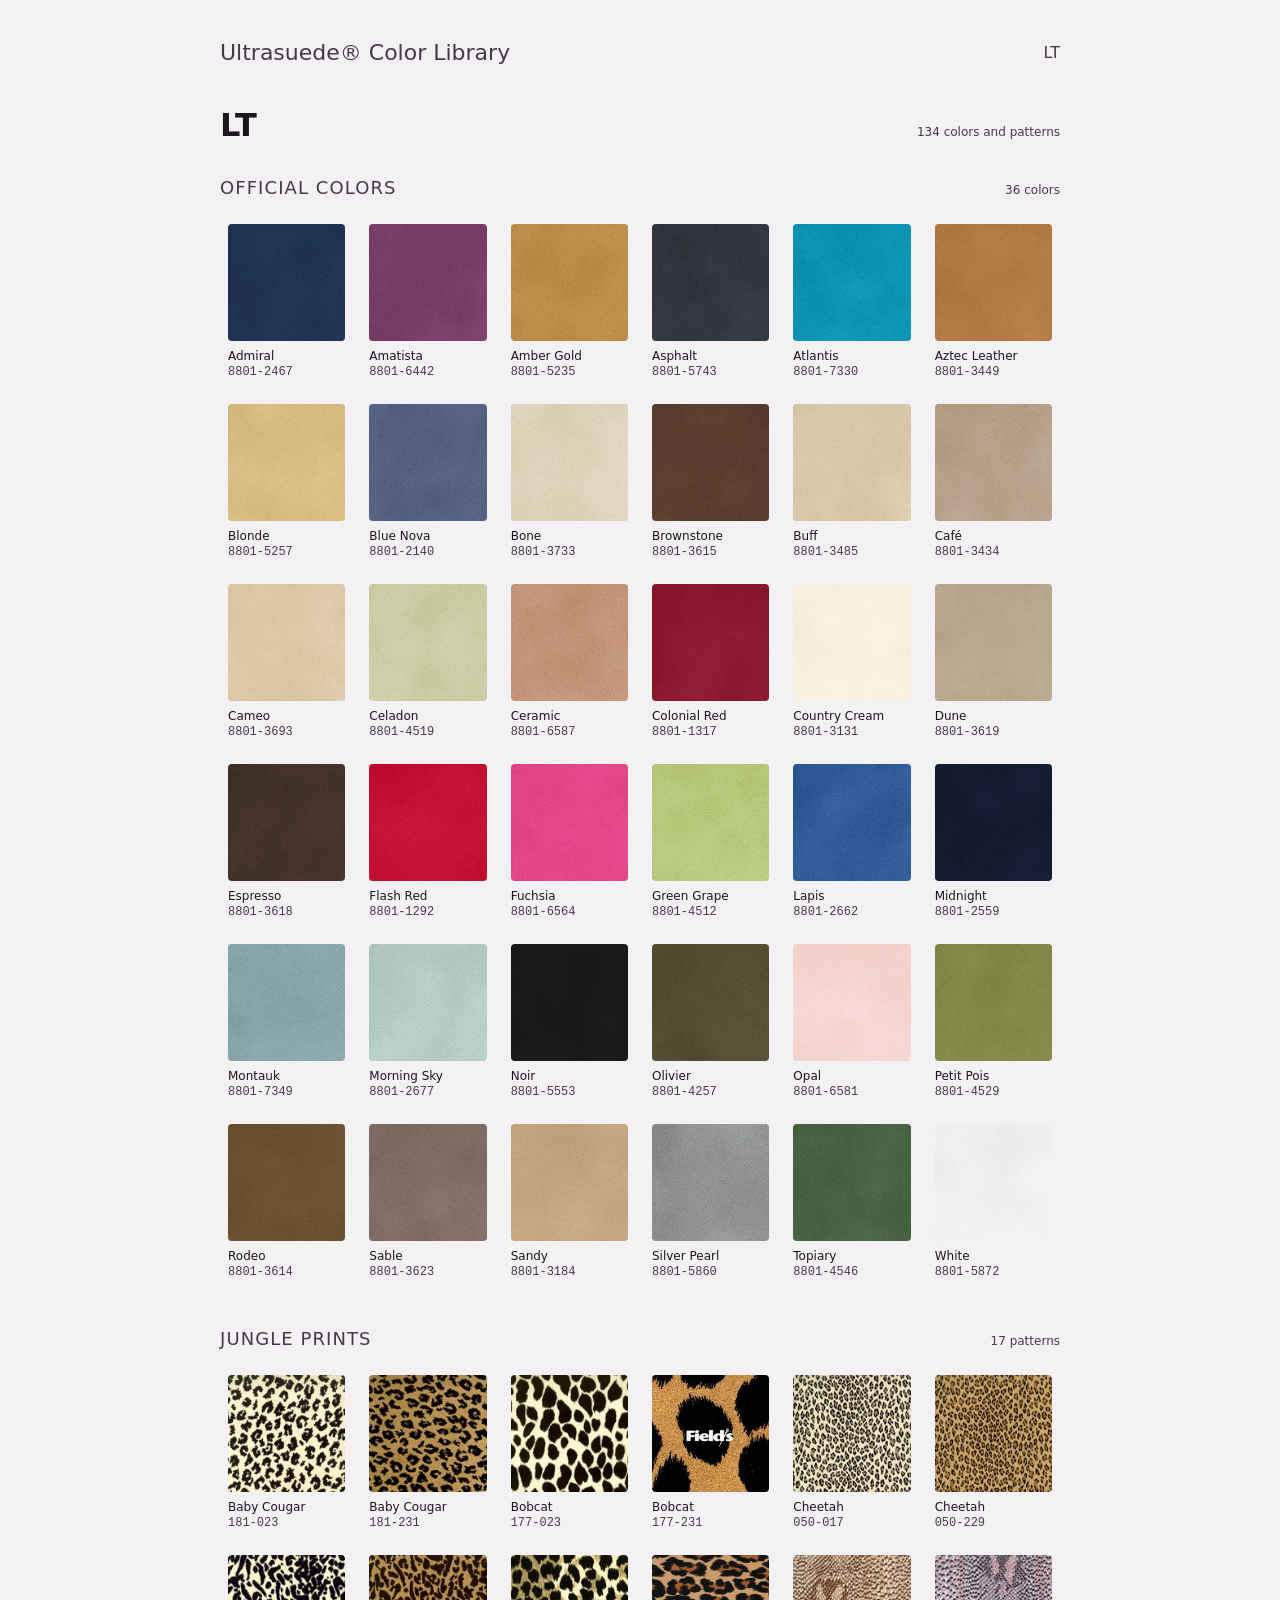
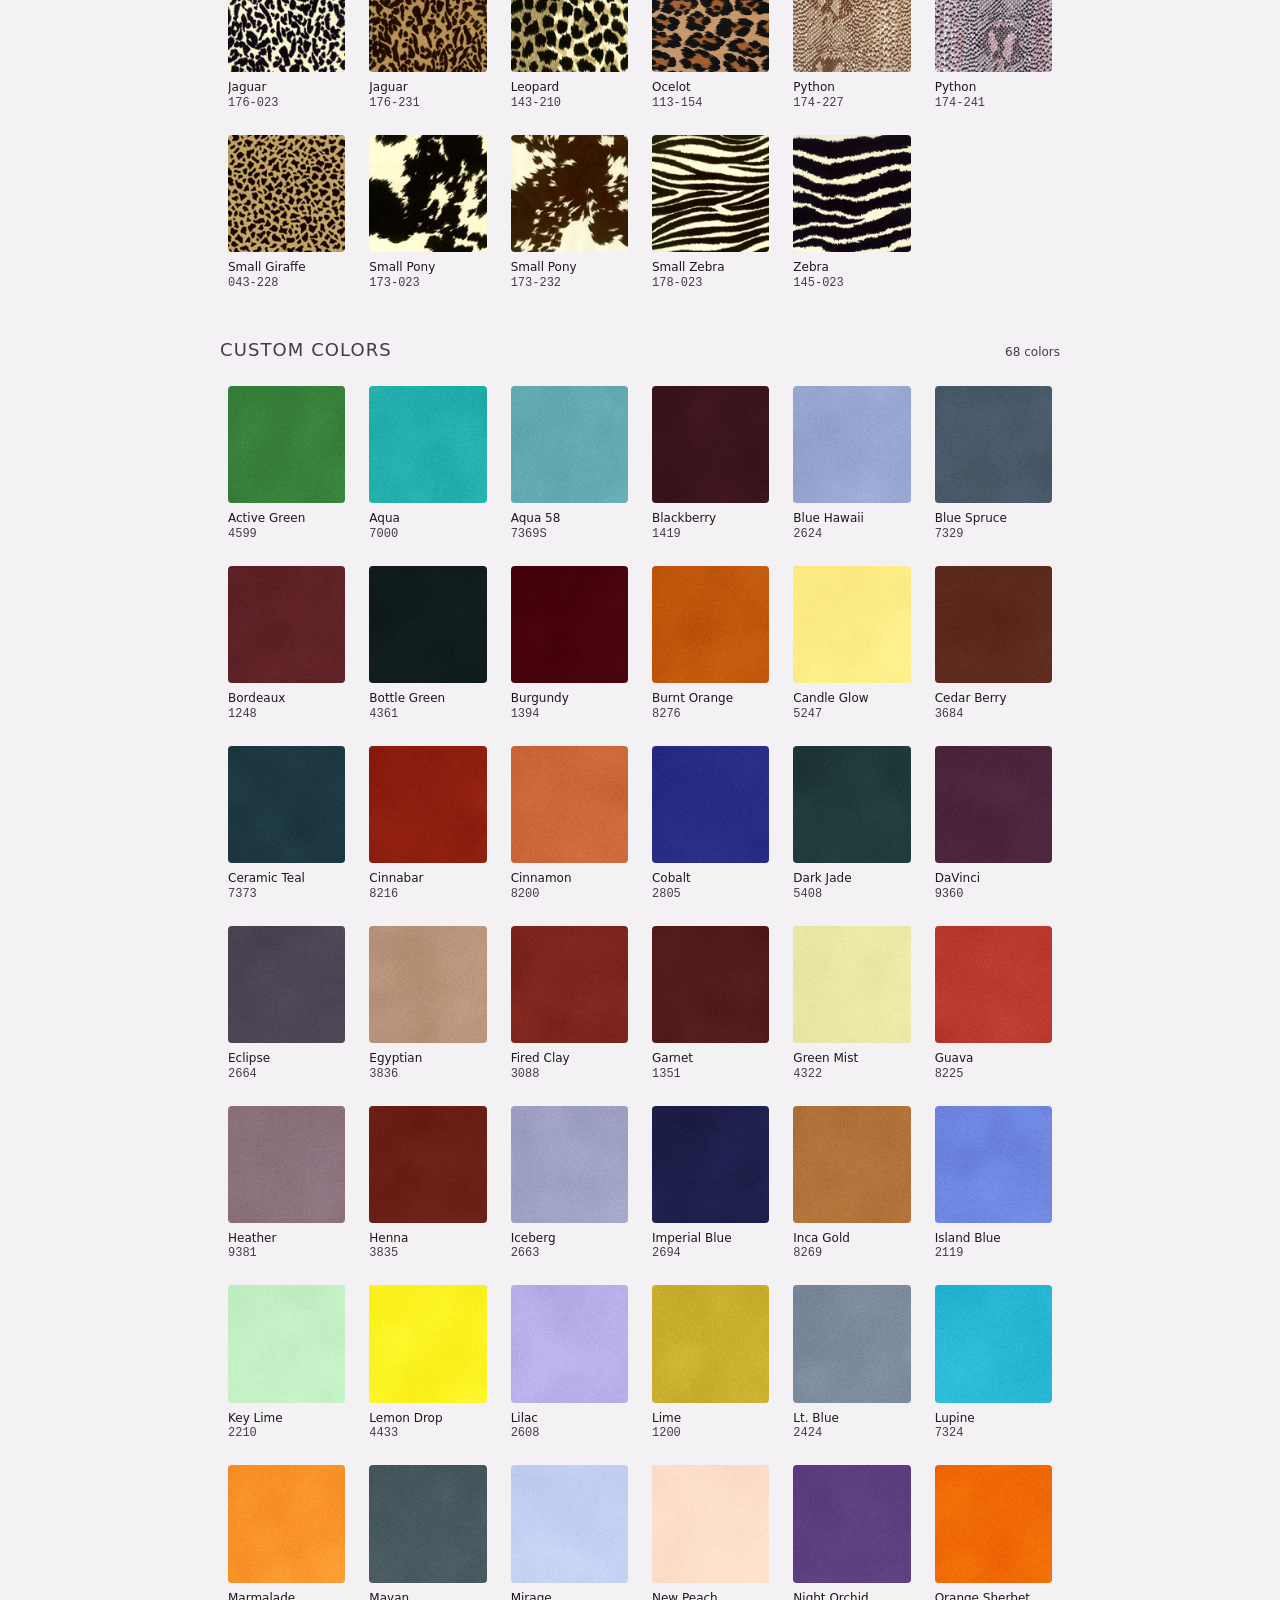
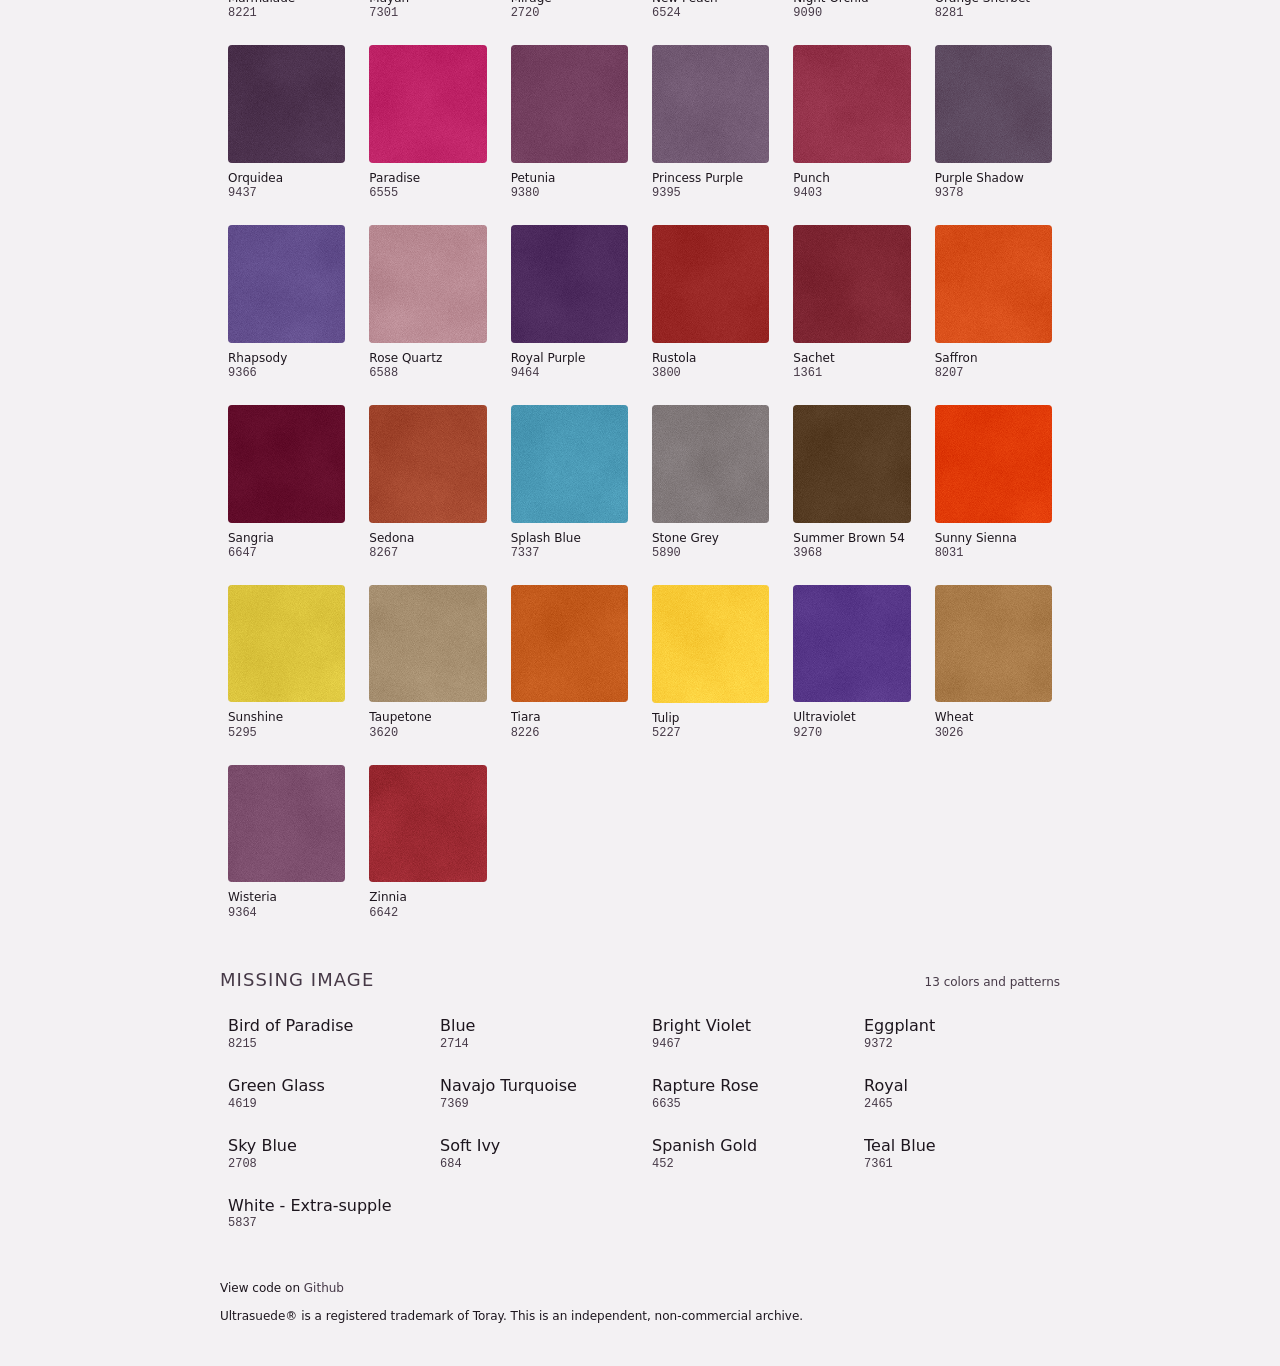
==== footbag/ultrasuede-color-library/index.html @ f91be3cf "Publish the Ultrasuede Color Library at /footbag/ultrasuede-color-library Served straight from the b" ====
<!DOCTYPE html>
<html lang="en">
<head>
<meta charset="utf-8">
<meta name="viewport" content="width=device-width, initial-scale=1">
<title>Ultrasuede Color Library</title>

<!--
  lisa.css, in cascade order. site/css/lisa.css is the development entry point,
  but its @import paths resolve relative to itself (site/css/css/…), so the
  parts are linked directly here — which is what it recommends for shipping
  anyway, minus the round trip per file.
-->
<link rel="stylesheet" href="site/css/lisa-tokens.css">
<link rel="stylesheet" href="site/css/lisa-reset.css">
<link rel="stylesheet" href="site/css/lisa-color.css">
<link rel="stylesheet" href="site/css/lisa-components.css">
<link rel="stylesheet" href="site/css/lisa-layout.css">
<link rel="stylesheet" href="site/css/lisa-typography.css">

<link rel="stylesheet" href="site/css/demo.css">
</head>
<body>

<nav class="flex flex-row items-center justify-between gap-2">
    <h1 class="nav-title text-xl">Ultrasuede&reg; Color Library</h1>
    <ul class="flex flex-row items-center gap-2" role="list">
        <li><a href="#lt">LT</a></li>
    </ul>
</nav>

<main class="wrapper" id="top">

    <section id="lt">
        <div class="section-head flex flex-row items-baseline justify-between flex-wrap gap-2 mb-3">
            <h2 class="text-2xl">LT</h2>
            <p class="section-label text-sm" id="lt-counts"></p>
        </div>

        <div class="subsection-head-row flex flex-row items-baseline justify-between flex-wrap gap-2 mb-2">
            <h3 class="subsection-head text-lg">Official colors</h3>
            <p class="section-label text-sm" id="count-colors"></p>
        </div>
        <div class="swatch-grid grid grid-cols-6 gap-1 mb-4" id="grid-colors"></div>

        <div class="subsection-head-row flex flex-row items-baseline justify-between flex-wrap gap-2 mb-2">
            <h3 class="subsection-head text-lg">Jungle prints</h3>
            <p class="section-label text-sm" id="count-patterns"></p>
        </div>
        <div class="swatch-grid grid grid-cols-6 gap-1 mb-4" id="grid-patterns"></div>

        <div class="subsection-head-row flex flex-row items-baseline justify-between flex-wrap gap-2 mb-2">
            <h3 class="subsection-head text-lg">Custom colors</h3>
            <p class="section-label text-sm" id="count-custom"></p>
        </div>
        <div class="swatch-grid grid grid-cols-6 gap-1 mb-4" id="grid-custom"></div>

        <div class="subsection-head-row flex flex-row items-baseline justify-between flex-wrap gap-2 mb-2">
            <h3 class="subsection-head text-lg">Missing image</h3>
            <p class="section-label text-sm" id="count-missing"></p>
        </div>
        <div class="record-grid grid grid-cols-4 gap-1" id="grid-missing"></div>
    </section>

</main>

<footer class="flex flex-col gap-1">
    <p class="text-sm">View code on <a
        href="https://github.com/handbitesdog/ultrasuede-color-library">Github</a></p>
    <p class="text-sm">Ultrasuede&reg; is a registered trademark of Toray. This is an
        independent, non-commercial archive.</p>
</footer>

<!--
  One popover, refilled on each click. lisa's .popover gives it the panel, the
  backdrop and the dismiss button; the popover attribute gives it light dismiss
  and Esc for free.
-->
<div class="popover" id="swatch-detail" popover>
    <button type="button" data-dismiss popovertarget="swatch-detail"
            popovertargetaction="hide" aria-label="Close"></button>
    <div class="detail">
        <div class="detail-head" id="detail-head"></div>
        <div class="detail-media" id="detail-media"></div>
        <div class="detail-body" id="detail-body"></div>
    </div>
</div>

<script src="site/js/nap.js"></script>
<script src="site/js/demo.js"></script>
</body>
</html>
---- footbag/ultrasuede-color-library/site/css/lisa-tokens.css ----
/*
 * lisa.css — Tokens
 */

:root {
    /* Typography */
    --lisa-font-family: system-ui, Helvetica, Arial, "Helvetica Neue", sans-serif;
    --lisa-font-family-code: ui-monospace, SFMono-Regular, "SF Mono", Menlo, monospace;
    --lisa-font-size-sm: 12px;
    --lisa-font-size-md: 16px;
    --lisa-font-size-lg: 18px;
    --lisa-font-size-xl: 22px;
    --lisa-font-size-2xl: 32px;
    --lisa-font-size-3xl: 48px;
    --lisa-line-height: 1.6;
    --lisa-line-height-heading: 1.2;

    /* Layout */
    --lisa-space-1: 8px;
    --lisa-space-2: 16px;
    --lisa-space-3: 32px;
    --lisa-space-4: 40px;
    --lisa-space-5: 80px;
    --lisa-space-6: 120px;
    --lisa-max-wrapper-width: 920px;
    --lisa-max-wrapper-wide-width: 1400px;
    --lisa-max-article-width: 540px;

    /* Color */
    --lisa-accent-color: #4f46e5;
    --lisa-accent-dark-color: #3730a3;
    --lisa-accent-light-color: #6366f1;
    --lisa-accent-pale-color: #a5b4fc;

    --lisa-success-color: #0d9488;
    --lisa-failure-color: #b62f41;

    /*
     * One purple-tinted neutral ramp, read light-on-dark before and dark-on-
     * light now: the same five values, with the two ends swapped over.
     *
     * Flipping them leaves one hole. Going down from #f3f1f3 the next value on
     * the ramp is #a89ea9, and that is a 28-point drop in L* where the dark
     * theme's first step was only 9 — far too heavy for a colour whose whole
     * job is to be a hint of a step off the page. #e0dce0 is that first step at
     * the light end: a quarter of the way from #f3f1f3 to #a89ea9, which puts
     * it 7 points of L* below the background, near enough the same gentle
     * nudge #322833 was above #1d161e.
     */
    --lisa-foreground-color: #1d161e;
    --lisa-foreground-muted-color: #463947;

    --lisa-background-color: #f3f1f3;
    --lisa-background-subtle-color: #e0dce0;
    --lisa-background-muted-color: #a89ea9;

    /* Borders */
    --lisa-border-radius: 8px;
    --lisa-container-border-width: 1px;
    --lisa-input-border-width: 1px;

    /* Transitions */
    --lisa-hover-transition-time: 0ms;

    /* Definition */
    --lisa-definition-text-decoration: dotted;
    --lisa-definition-text-decoration-thickness: 1px;
    --lisa-definition-text-decoration-color: var(--lisa-accent-light-color);
    --lisa-definition-text-underline-offset: 4px;

    /* Tooltip */
    --lisa-tooltip-background-color: var(--lisa-background-subtle-color);
    --lisa-tooltip-color: var(--lisa-foreground-color);
    --lisa-tooltip-caret-size: 6px;
    --lisa-tooltip-offset: 4px;
    --lisa-tooltip-max-width: 240px;
    --lisa-tooltip-padding-x: var(--lisa-space-2);
    --lisa-tooltip-padding-y: var(--lisa-space-2);
    --lisa-tooltip-image-width: 64px;
    --lisa-tooltip-image-height: 64px;
    --lisa-tooltip-image-gap: var(--lisa-space-2);
    --lisa-tooltip-icon-size: 16px;
    --lisa-tooltip-icon: url("data:image/svg+xml,%3Csvg xmlns='http://www.w3.org/2000/svg' viewBox='0 0 24 24' fill='none' stroke='%23f3f1f3' stroke-width='2' stroke-linecap='round' stroke-linejoin='round'%3E%3Ccircle cx='12' cy='12' r='10'/%3E%3Cpath d='M12 16v-4'/%3E%3Cpath d='M12 8h.01'/%3E%3C/svg%3E");

    /* Loader */
    --lisa-loader-size: 24px;
    --lisa-loader-color: currentColor;
    --lisa-loader-speed: 650ms;
    --lisa-loader-icon: url("data:image/svg+xml,%3Csvg xmlns='http://www.w3.org/2000/svg' viewBox='0 0 24 24' fill='none' stroke='%23000' stroke-width='2' stroke-linecap='round' stroke-linejoin='round'%3E%3Cpath d='M21 12a9 9 0 1 1-6.219-8.56'/%3E%3C/svg%3E");

    /* Progress */
    --lisa-progress-height: 8px;
    --lisa-progress-color: var(--lisa-accent-color);
    --lisa-progress-track-color: var(--lisa-background-muted-color);
    --lisa-progress-border-radius: 999px;
    --lisa-progress-transition-time: 200ms;

    /* Dropdown */
    --lisa-dropdown-background-color: var(--lisa-background-subtle-color);
    --lisa-dropdown-border-color: var(--lisa-background-muted-color);
    --lisa-dropdown-border-width: var(--lisa-container-border-width);
    --lisa-dropdown-min-width: 120px;
    --lisa-dropdown-offset: var(--lisa-space-1);
    --lisa-dropdown-item-hover-background-color: var(--lisa-background-muted-color);
    --lisa-dropdown-item-padding-x: var(--lisa-space-2);
    --lisa-dropdown-item-padding-y: var(--lisa-space-1);
    --lisa-dropdown-summary-padding-x: var(--lisa-space-2);
    --lisa-dropdown-summary-padding-y: var(--lisa-space-1);
    --lisa-dropdown-summary-hover-background-color: var(--lisa-background-subtle-color);
    --lisa-dropdown-icon-size: 16px;
    --lisa-dropdown-icon: url("data:image/svg+xml,%3Csvg xmlns='http://www.w3.org/2000/svg' viewBox='0 0 24 24' fill='none' stroke='%23000' stroke-width='2' stroke-linecap='round' stroke-linejoin='round'%3E%3Cpath d='m6 9 6 6 6-6'/%3E%3C/svg%3E");

    /* Breadcrumb */
    --lisa-breadcrumb-font-size: var(--lisa-font-size-sm);
    --lisa-breadcrumb-color: var(--lisa-foreground-muted-color);
    --lisa-breadcrumb-current-color: var(--lisa-foreground-color);
    --lisa-breadcrumb-gap: var(--lisa-space-1);
    --lisa-breadcrumb-separator-size: 16px;
    --lisa-breadcrumb-separator: url("data:image/svg+xml,%3Csvg xmlns='http://www.w3.org/2000/svg' viewBox='0 0 24 24' fill='none' stroke='%23000' stroke-width='2' stroke-linecap='round' stroke-linejoin='round'%3E%3Cpath d='m9 18 6-6-6-6'/%3E%3C/svg%3E");

    /* Notification */
    --lisa-notification-align-width: var(--lisa-max-wrapper-wide-width);
    --lisa-notification-inset-top: var(--lisa-space-2);
    --lisa-notification-inset-x: var(--lisa-space-4);
    --lisa-notification-width: 320px;
    --lisa-notification-gap: var(--lisa-space-1);
    --lisa-notification-padding: var(--lisa-space-2);
    --lisa-notification-background-color: var(--lisa-background-subtle-color);
    --lisa-notification-border-color: var(--lisa-background-muted-color);
    --lisa-notification-border-width: var(--lisa-container-border-width);
    --lisa-notification-color: var(--lisa-foreground-color);
    --lisa-notification-dismiss-color: var(--lisa-foreground-muted-color);
    --lisa-notification-dismiss-hover-color: var(--lisa-foreground-color);
    --lisa-notification-dismiss-size: 16px;
    --lisa-notification-dismiss-icon: url("data:image/svg+xml,%3Csvg xmlns='http://www.w3.org/2000/svg' viewBox='0 0 24 24' fill='none' stroke='%23000' stroke-width='2' stroke-linecap='round' stroke-linejoin='round'%3E%3Cpath d='M18 6 6 18'/%3E%3Cpath d='m6 6 12 12'/%3E%3C/svg%3E");
    --lisa-notification-z-index: 100;

    /* Modal */
    --lisa-modal-width: 480px;
    --lisa-modal-inset: var(--lisa-space-2);
    --lisa-modal-padding: var(--lisa-space-3);
    --lisa-modal-gap: var(--lisa-space-2);
    --lisa-modal-background-color: var(--lisa-background-subtle-color);
    --lisa-modal-border-color: var(--lisa-background-muted-color);
    --lisa-modal-border-width: var(--lisa-container-border-width);
    --lisa-modal-color: var(--lisa-foreground-color);
    --lisa-modal-backdrop-color: color-mix(in srgb, var(--lisa-background-color) 70%, transparent);
    --lisa-modal-dismiss-color: var(--lisa-foreground-muted-color);
    --lisa-modal-dismiss-hover-color: var(--lisa-foreground-color);
    --lisa-modal-dismiss-size: 16px;
    --lisa-modal-dismiss-icon: url("data:image/svg+xml,%3Csvg xmlns='http://www.w3.org/2000/svg' viewBox='0 0 24 24' fill='none' stroke='%23000' stroke-width='2' stroke-linecap='round' stroke-linejoin='round'%3E%3Cpath d='M18 6 6 18'/%3E%3Cpath d='m6 6 12 12'/%3E%3C/svg%3E");

    /* Popover */
    --lisa-popover-width: 400px;
    --lisa-popover-max-height: 80dvh;
    --lisa-popover-inset: var(--lisa-space-2);
    --lisa-popover-padding: var(--lisa-space-3);
    --lisa-popover-gap: var(--lisa-space-2);
    --lisa-popover-background-color: var(--lisa-background-subtle-color);
    --lisa-popover-border-color: var(--lisa-background-muted-color);
    --lisa-popover-border-width: var(--lisa-container-border-width);
    --lisa-popover-color: var(--lisa-foreground-color);
    --lisa-popover-backdrop-color: color-mix(in srgb, var(--lisa-background-color) 40%, transparent);
    --lisa-popover-dismiss-color: var(--lisa-foreground-muted-color);
    --lisa-popover-dismiss-hover-color: var(--lisa-foreground-color);
    --lisa-popover-dismiss-size: 16px;
    --lisa-popover-dismiss-target: 44px;
    --lisa-popover-dismiss-overhang: calc((var(--lisa-popover-dismiss-target) -
                                           var(--lisa-popover-dismiss-size)) / 2);
    --lisa-popover-dismiss-icon: url("data:image/svg+xml,%3Csvg xmlns='http://www.w3.org/2000/svg' viewBox='0 0 24 24' fill='none' stroke='%23000' stroke-width='2' stroke-linecap='round' stroke-linejoin='round'%3E%3Cpath d='M18 6 6 18'/%3E%3Cpath d='m6 6 12 12'/%3E%3C/svg%3E");

    /* Table of contents */
    --lisa-toc-font-size: var(--lisa-font-size-sm);
    --lisa-toc-color: var(--lisa-foreground-muted-color);
    --lisa-toc-hover-color: var(--lisa-foreground-color);
    --lisa-toc-title-color: var(--lisa-foreground-color);
    --lisa-toc-title-margin: var(--lisa-space-2);
    --lisa-toc-gap: var(--lisa-space-1);
    --lisa-toc-indent: var(--lisa-space-2);

    /* Link */
    --lisa-link-text-decoration: none;
    --lisa-link-hover-text-decoration: underline;
    --lisa-nav-footer-link-text-decoration: none;
    --lisa-nav-footer-link-hover-text-decoration: none;
    --lisa-nav-footer-link-color: var(--lisa-foreground-muted-color);
    --lisa-nav-footer-link-hover-color: var(--lisa-foreground-color);

    /* Focus ring */
    --lisa-focus-ring-width: 4px;
    --lisa-focus-ring-offset: 0px;
    --lisa-focus-ring-color: color-mix(in srgb, var(--lisa-accent-color) 50%, transparent);
}
---- footbag/ultrasuede-color-library/site/css/lisa-color.css ----
/*
 * lisa.css — Color
 */

body {
    background-color: var(--lisa-background-color);
    color: var(--lisa-foreground-color);
}
---- footbag/ultrasuede-color-library/site/css/lisa-components.css ----
/*
 * lisa.css — Components
 */

/* Link */

a {
    color: var(--lisa-accent-color);
    text-decoration: var(--lisa-link-text-decoration);
    transition: all var(--lisa-hover-transition-time) ease;
}

a:visited {
    color: var(--lisa-accent-light-color);
}

a:hover {
    color: var(--lisa-accent-dark-color);
    text-decoration: var(--lisa-link-hover-text-decoration);
}

/* Definition */

dfn, abbr {
    font-style: normal;
    text-decoration: underline var(--lisa-definition-text-decoration);
    text-decoration-thickness: var(--lisa-definition-text-decoration-thickness);
    text-underline-offset: var(--lisa-definition-text-underline-offset);
    text-decoration-color: var(--lisa-definition-text-decoration-color);
}

/* Tooltip */

/*
 * Any element carrying data-tooltip shows that text in a bubble on hover and
 * focus — a definition or an abbreviation above, a .tooltip-icon below, or
 * anything else. Use data-tooltip rather than title, or the native tooltip
 * stacks on top of it. Give a non-interactive element tabindex="0" so the
 * tooltip can be reached from the keyboard.
 *
 * The bubble is ::before and the caret is ::after, which spends the whole
 * budget: an element that needs a pseudo-element of its own cannot also carry a
 * tooltip. That rules out putting one on a mask-painted icon in particular,
 * since a mask applies to the element's whole subtree and would clip the bubble
 * away — see .tooltip-icon below.
 */

[data-tooltip] {
    cursor: help;
    position: relative;
}

/*
 * The offsets here place the bubble above the element; the three placement
 * blocks further down move it to another side. Anchoring is one length either
 * way: the bubble stands --lisa-tooltip-caret-size clear of the element for the
 * caret to fill, plus --lisa-tooltip-offset of clear air between the caret's
 * tip and the element itself.
 */

[data-tooltip]::before,
[data-tooltip]::after {
    background-color: var(--lisa-tooltip-background-color);
    bottom: calc(100% + var(--lisa-tooltip-caret-size) + var(--lisa-tooltip-offset));
    left: 50%;
    opacity: 0;
    pointer-events: none;
    position: absolute;
    transition: opacity var(--lisa-hover-transition-time) ease;
    z-index: 1;
}

[data-tooltip]::before {
    border-radius: var(--lisa-border-radius);
    color: var(--lisa-tooltip-color);
    content: attr(data-tooltip);
    font-size: var(--lisa-font-size-sm);
    max-width: var(--lisa-tooltip-max-width);
    padding: var(--lisa-tooltip-padding-y) var(--lisa-tooltip-padding-x);
    text-align: center;
    transform: translateX(-50%);
    width: max-content;
}

/*
 * The caret is a square rotated 45deg, so only one corner of it shows. A square
 * of side s pokes out s * 0.7071 past its center, so the side is scaled by
 * 1.4142 to make the visible caret exactly --lisa-tooltip-caret-size deep — the
 * tip then lands --lisa-tooltip-offset short of the element.
 *
 * The square is centered on the bubble's near edge, so half of it is the caret
 * and half is buried in the bubble. Both are the one flat color, with no
 * outline to carry across the joint, so the two read as a single shape without
 * anything having to line up.
 */
[data-tooltip]::after {
    content: "";
    height: calc(var(--lisa-tooltip-caret-size) * 1.4142);
    transform: translate(-50%, 50%) rotate(45deg);
    width: calc(var(--lisa-tooltip-caret-size) * 1.4142);
}

/*
 * Placement. data-tooltip-placement takes "top" (the default, set above),
 * "right", "bottom" or "left". Each block re-anchors both pseudo-elements to
 * the new side and turns the caret to face back at the element — the rotation
 * stays 45deg throughout, so all that changes is which way the square is
 * translated off the bubble's edge. Placement is fixed rather than chosen
 * against the viewport, so a tooltip near an edge is placed the way it was
 * asked for.
 */

[data-tooltip][data-tooltip-placement="bottom"]::before,
[data-tooltip][data-tooltip-placement="bottom"]::after {
    bottom: auto;
    top: calc(100% + var(--lisa-tooltip-caret-size) + var(--lisa-tooltip-offset));
}

[data-tooltip][data-tooltip-placement="bottom"]::after {
    transform: translate(-50%, -50%) rotate(45deg);
}

[data-tooltip][data-tooltip-placement="right"]::before,
[data-tooltip][data-tooltip-placement="right"]::after {
    bottom: auto;
    left: calc(100% + var(--lisa-tooltip-caret-size) + var(--lisa-tooltip-offset));
    top: 50%;
}

[data-tooltip][data-tooltip-placement="right"]::before {
    transform: translateY(-50%);
}

[data-tooltip][data-tooltip-placement="right"]::after {
    transform: translate(-50%, -50%) rotate(45deg);
}

[data-tooltip][data-tooltip-placement="left"]::before,
[data-tooltip][data-tooltip-placement="left"]::after {
    bottom: auto;
    left: auto;
    right: calc(100% + var(--lisa-tooltip-caret-size) + var(--lisa-tooltip-offset));
    top: 50%;
}

[data-tooltip][data-tooltip-placement="left"]::before {
    transform: translateY(-50%);
}

[data-tooltip][data-tooltip-placement="left"]::after {
    transform: translate(50%, -50%) rotate(45deg);
}

/*
 * Image variant. The URL cannot come from an attribute, so it is passed in
 * --lisa-tooltip-image and data-tooltip-image turns on the space for it. The
 * image is a background rather than markup, since the bubble is a
 * pseudo-element and has no children to hold an <img>.
 *
 * The image is pinned to the left and the text always reads to its right, so
 * the padding on that side has to clear the image plus
 * --lisa-tooltip-image-gap, the breathing room between the two. The text goes
 * left-aligned as well: a centered ragged column beside a hard image edge
 * reads as a misalignment.
 */

[data-tooltip][data-tooltip-image]::before {
    align-items: center;
    background-image: var(--lisa-tooltip-image);
    background-position: left var(--lisa-tooltip-padding-x) center;
    background-repeat: no-repeat;
    background-size: var(--lisa-tooltip-image-width) auto;
    display: flex;
    min-height: calc(
        var(--lisa-tooltip-image-height) +
        (2 * var(--lisa-tooltip-padding-y))
    );
    padding-left: calc(
        var(--lisa-tooltip-padding-x) +
        var(--lisa-tooltip-image-width) +
        var(--lisa-tooltip-image-gap)
    );
    text-align: left;
}

[data-tooltip]:hover::before,
[data-tooltip]:hover::after,
[data-tooltip]:focus::before,
[data-tooltip]:focus::after {
    opacity: 1;
}

/* Tooltip icon */

/*
 * An empty element with class="tooltip-icon" draws the bundled Lucide info
 * circle and carries a tooltip of its own — the icon is the whole affordance,
 * so it takes data-tooltip and data-tooltip-placement directly and needs no
 * wrapper. Give it tabindex="0" and a label, since there is no text to read.
 *
 * The glyph is a background image rather than the mask the loader and the other
 * bundled icons use. A mask applies to the element's whole subtree, so it would
 * clip away the bubble and the caret and nothing would ever appear on hover.
 * The same goes for opacity and filter, which would fade the bubble along with
 * the glyph — so the icon has no dimmed resting state, and the tooltip opening
 * is the hover feedback. The cost of a background is that the stroke color
 * lives inside --lisa-tooltip-icon rather than in a color token: override that
 * token to recolor the glyph or to swap in a different icon entirely.
 */

.tooltip-icon {
    background: var(--lisa-tooltip-icon) center / contain no-repeat;
    border-radius: 50%;
    display: inline-block;
    flex-shrink: 0;
    height: var(--lisa-tooltip-icon-size);
    vertical-align: middle;
    width: var(--lisa-tooltip-icon-size);
}

.tooltip-icon:focus-visible {
    outline: var(--lisa-focus-ring-width) solid var(--lisa-focus-ring-color);
    outline-offset: var(--lisa-focus-ring-offset);
}

/* Button */

button {
    background-color: var(--lisa-accent-color);
    border-radius: var(--lisa-border-radius);
    border: var(--lisa-input-border-width) solid var(--lisa-accent-color);
    color: var(--lisa-foreground-color);
    transition: all var(--lisa-hover-transition-time) ease;
}

button:hover {
    background-color: var(--lisa-accent-dark-color);
    border: var(--lisa-input-border-width) solid var(--lisa-accent-dark-color);
    cursor: pointer;
}

button:disabled {
    background-color: var(--lisa-background-muted-color);
    border: var(--lisa-input-border-width) solid var(--lisa-background-muted-color);
    cursor: not-allowed;
}

/* Loader */

/*
 * The icon ships in --lisa-loader-icon as a data URI and is painted as a mask,
 * so the element needs no markup of its own and takes its color from
 * --lisa-loader-color. Override the token to swap in a different icon.
 */

.loader {
    animation: lisa-spin var(--lisa-loader-speed) linear infinite;
    background-color: var(--lisa-loader-color);
    display: inline-block;
    flex-shrink: 0;
    height: var(--lisa-loader-size);
    mask: var(--lisa-loader-icon) center / contain no-repeat;
    vertical-align: middle;
    width: var(--lisa-loader-size);
}

@keyframes lisa-spin {
    to { transform: rotate(1turn); }
}

/* Slow the spin rather than stopping it, so it still reads as "working". */
@media (prefers-reduced-motion: reduce) {
    .loader { animation-duration: calc(var(--lisa-loader-speed) * 2); }
}

/* Progress */

/*
 * The native <progress> element, restyled. It carries its own value, max and
 * accessible role, so the markup is one tag and needs no wrapper. Track and
 * fill are separate pseudo-elements that no engine agrees on, so the rules
 * below are repeated per engine rather than merged into one selector list — a
 * single unrecognized selector would drop the whole block.
 *
 * The fill is rounded on its leading edge only; its trailing edge stays flat so
 * a partial bar ends on a clean vertical cut rather than a floating pill. At
 * full width that flat edge lands on the track's own rounded corner, and the
 * track's overflow clips it back to the pill shape — so "round only when full"
 * needs no value math.
 */

progress {
    appearance: none;
    background-color: var(--lisa-progress-track-color);
    border: 0;
    border-radius: var(--lisa-progress-border-radius);
    display: block;
    height: var(--lisa-progress-height);
    overflow: hidden;
    width: 100%;
}

progress::-webkit-progress-bar {
    background-color: var(--lisa-progress-track-color);
    border-radius: var(--lisa-progress-border-radius);
}

progress::-webkit-progress-value {
    background-color: var(--lisa-progress-color);
    border-radius: var(--lisa-progress-border-radius) 0 0 var(--lisa-progress-border-radius);
    transition: width var(--lisa-progress-transition-time) ease;
}

progress::-moz-progress-bar {
    background-color: var(--lisa-progress-color);
    border-radius: var(--lisa-progress-border-radius) 0 0 var(--lisa-progress-border-radius);
}

@media (prefers-reduced-motion: reduce) {
    progress::-webkit-progress-value { transition: none; }
}

/* Dropdown */

/*
 * Built on <details>, so opening and closing works without JavaScript. Loading
 * lisa.js adds closing on an outside click. The chevron ships in
 * --lisa-dropdown-icon as a data URI and is painted as a mask, the same way
 * the loader works.
 */

.dropdown {
    display: inline-block;
    position: relative;
}

.dropdown > summary {
    align-items: center;
    cursor: pointer;
    display: flex;
    gap: var(--lisa-space-1);
    list-style: none;
    user-select: none;
    width: fit-content;
}

/* Safari draws its own disclosure triangle unless this is hidden. */
.dropdown > summary::-webkit-details-marker { display: none; }

.dropdown > summary::after {
    background-color: currentColor;
    content: "";
    flex-shrink: 0;
    height: var(--lisa-dropdown-icon-size);
    mask: var(--lisa-dropdown-icon) center / contain no-repeat;
    width: var(--lisa-dropdown-icon-size);
}

.dropdown[open] > summary::after { transform: rotate(180deg); }

.dropdown > summary:focus-visible {
    outline: var(--lisa-focus-ring-width) solid var(--lisa-focus-ring-color);
    outline-offset: var(--lisa-focus-ring-offset);
}

/*
 * The button variant gives the summary padding and a hover background. The
 * panel shifts right by that padding so its item text still lines up with the
 * summary text rather than with the button's edge.
 */

.dropdown[data-variant="button"] > summary {
    border-radius: var(--lisa-border-radius);
    padding: var(--lisa-dropdown-summary-padding-y) var(--lisa-dropdown-summary-padding-x);
    transition: background-color var(--lisa-hover-transition-time) ease;
}

.dropdown[data-variant="button"] > summary:hover {
    background-color: var(--lisa-dropdown-summary-hover-background-color);
}

.dropdown[data-variant="button"] > :is(ul, ol) {
    left: calc(
        var(--lisa-dropdown-summary-padding-x) -
        var(--lisa-dropdown-border-width) -
        var(--lisa-dropdown-item-padding-x)
    );
}

/*
 * Items run edge to edge so a hover fills the full width of the menu, so the
 * panel carries no horizontal padding. Pulling it left by its own border plus
 * the item padding lines the item text up with the summary text above it.
 */
.dropdown > :is(ul, ol) {
    background-color: var(--lisa-dropdown-background-color);
    border-radius: var(--lisa-border-radius);
    border: var(--lisa-dropdown-border-width) solid var(--lisa-dropdown-border-color);
    left: calc(-1 * (var(--lisa-dropdown-border-width) + var(--lisa-dropdown-item-padding-x)));
    list-style: none;
    min-width: var(--lisa-dropdown-min-width);
    overflow: hidden;
    padding: var(--lisa-dropdown-item-padding-y) 0;
    position: absolute;
    top: calc(100% + var(--lisa-dropdown-offset));
    width: max-content;
    z-index: 10;
}

.dropdown > :is(ul, ol) :is(a, a:visited, button) {
    background-color: transparent;
    border-radius: 0;
    border: 0;
    color: var(--lisa-foreground-color);
    display: block;
    font: inherit;
    padding: var(--lisa-dropdown-item-padding-y) var(--lisa-dropdown-item-padding-x);
    text-align: left;
    text-decoration: none;
    transition: background-color var(--lisa-hover-transition-time) ease;
    width: 100%;
}

.dropdown > :is(ul, ol) :is(a, button):hover,
.dropdown > :is(ul, ol) :is(a, button):focus-visible {
    background-color: var(--lisa-dropdown-item-hover-background-color);
    color: var(--lisa-foreground-color);
    cursor: pointer;
}

/* Breadcrumb */

/*
 * Put .breadcrumb on a <nav aria-label="Breadcrumb"> wrapping a list, or on the
 * list itself. The chevron ships in --lisa-breadcrumb-separator as a data URI
 * and is painted as a mask, the same way the loader and dropdown icons work, so
 * it takes the breadcrumb color and the markup stays free of SVG. Mark the last
 * crumb with aria-current="page" to give it the full foreground color.
 */

.breadcrumb {
    color: var(--lisa-breadcrumb-color);
    font-size: var(--lisa-breadcrumb-font-size);
}

/* The nav component centers and pads itself; a breadcrumb sits inline instead. */
nav.breadcrumb {
    margin: 0;
    max-width: none;
    padding: 0;
}

:is(ol, ul).breadcrumb,
.breadcrumb > :is(ol, ul) {
    align-items: center;
    display: flex;
    flex-wrap: wrap;
    gap: var(--lisa-breadcrumb-gap);
    list-style: none;
    margin: 0;
    padding: 0;
}

.breadcrumb li {
    align-items: center;
    display: flex;
    gap: var(--lisa-breadcrumb-gap);
}

.breadcrumb li + li::before {
    background-color: currentColor;
    content: "";
    flex-shrink: 0;
    height: var(--lisa-breadcrumb-separator-size);
    mask: var(--lisa-breadcrumb-separator) center / contain no-repeat;
    width: var(--lisa-breadcrumb-separator-size);
}

.breadcrumb a,
.breadcrumb a:visited {
    color: var(--lisa-breadcrumb-color);
    text-decoration: var(--lisa-link-text-decoration);
}

.breadcrumb a:hover {
    color: var(--lisa-breadcrumb-current-color);
    text-decoration: var(--lisa-link-hover-text-decoration);
}

.breadcrumb [aria-current="page"] {
    color: var(--lisa-breadcrumb-current-color);
}

/* Notification */

/*
 * .notifications is a fixed region pinned to the top right; notifications stack
 * inside it, newest first. Rather than offsetting from the viewport edge, the
 * region is laid out as a wrapper of its own — centered, capped at the wrapper
 * width, with the wrapper's padding — and its contents pushed to the end. That
 * lands the right edge exactly on a .wrapper-wide's content edge at any
 * viewport, without 100vw math that a scrollbar would throw off.
 */

.notifications {
    align-items: flex-end;
    display: flex;
    flex-direction: column;
    gap: var(--lisa-notification-gap);
    left: 0;
    margin-left: auto;
    margin-right: auto;
    max-width: var(--lisa-notification-align-width);
    padding-left: var(--lisa-notification-inset-x);
    padding-right: var(--lisa-notification-inset-x);
    pointer-events: none;
    position: fixed;
    right: 0;
    top: var(--lisa-notification-inset-top);
    z-index: var(--lisa-notification-z-index);
}

/* Each notification takes pointer events back; the region itself stays through. */
.notification {
    align-items: flex-start;
    background-color: var(--lisa-notification-background-color);
    border-radius: var(--lisa-border-radius);
    border: var(--lisa-notification-border-width) solid var(--lisa-notification-border-color);
    color: var(--lisa-notification-color);
    display: flex;
    gap: var(--lisa-notification-padding);
    justify-content: space-between;
    max-width: 100%;
    padding: var(--lisa-notification-padding);
    pointer-events: auto;
    width: var(--lisa-notification-width);
}

.notification > :is(p, div) {
    margin: 0;
}

/*
 * The dismiss control is a bare button carrying the bundled Lucide x as a mask,
 * the same way the loader and breadcrumb icons work.
 */
.notification button[data-dismiss] {
    background-color: var(--lisa-notification-dismiss-color);
    border-radius: 0;
    border: 0;
    cursor: pointer;
    flex-shrink: 0;
    height: var(--lisa-notification-dismiss-size);
    mask: var(--lisa-notification-dismiss-icon) center / contain no-repeat;
    padding: 0;
    width: var(--lisa-notification-dismiss-size);
}

.notification button[data-dismiss]:hover {
    background-color: var(--lisa-notification-dismiss-hover-color);
}

.notification button[data-dismiss]:focus-visible {
    outline: var(--lisa-focus-ring-width) solid var(--lisa-focus-ring-color);
    outline-offset: var(--lisa-focus-ring-offset);
}

/* Modal */

/*
 * Put .modal on a <dialog>. The element brings its own backdrop, Esc to close,
 * and a focus trap that makes the rest of the page inert, so the markup is one
 * tag and needs no ARIA. Open it with showModal(), or with a [data-modal]
 * control when lisa.js is loaded; close it with a <form method="dialog">
 * inside, which needs no script, or with a [data-dismiss] button, which does.
 *
 * The class is what opts in, not the tag: a <dialog> is a general-purpose
 * element and a plain one is left alone, so the width and padding below are not
 * imposed on every dialog on the page.
 *
 * A closed dialog is display:none, so the flex column that lays the contents
 * out is hung off [open] — putting display on the element itself would show the
 * dialog while it is closed.
 */

.modal {
    background-color: var(--lisa-modal-background-color);
    border-radius: var(--lisa-border-radius);
    border: var(--lisa-modal-border-width) solid var(--lisa-modal-border-color);
    color: var(--lisa-modal-color);
    margin: auto;
    max-height: calc(100% - (2 * var(--lisa-modal-inset)));
    max-width: calc(100% - (2 * var(--lisa-modal-inset)));
    overflow: auto;
    padding: var(--lisa-modal-padding);
    width: var(--lisa-modal-width);
}

.modal[open] {
    display: flex;
    flex-direction: column;
    gap: var(--lisa-modal-gap);
}

.modal::backdrop {
    background-color: var(--lisa-modal-backdrop-color);
}

/*
 * The page behind a modal is inert, so it should not scroll behind it either.
 * Where the scrollbar takes up layout space this shifts the page as it goes;
 * add scrollbar-gutter: stable to html to hold the space open and it will not.
 */
html:has(.modal:modal) {
    overflow: hidden;
}

/* A header or footer inside a dialog is a band, not the page-level wrapper. */
.modal :is(header, footer, nav) {
    margin: 0;
    max-width: none;
    padding: 0;
}

/*
 * The dismiss control is a bare button carrying the bundled Lucide x as a mask,
 * the same way the notification's does. It is pulled out of the flex column and
 * into the padding's top right corner, so it sits beside the title rather than
 * taking a row of its own. A dialog is positioned by the user agent already —
 * absolute when it is open, fixed when it is modal — so it anchors the button
 * without being given a position here, and giving it one would override the
 * fixed case and leave a modal scrolling with the page behind it.
 */
.modal button[data-dismiss] {
    background-color: var(--lisa-modal-dismiss-color);
    border-radius: 0;
    border: 0;
    cursor: pointer;
    height: var(--lisa-modal-dismiss-size);
    mask: var(--lisa-modal-dismiss-icon) center / contain no-repeat;
    padding: 0;
    position: absolute;
    right: var(--lisa-modal-padding);
    top: var(--lisa-modal-padding);
    width: var(--lisa-modal-dismiss-size);
}

.modal button[data-dismiss]:hover {
    background-color: var(--lisa-modal-dismiss-hover-color);
}

.modal button[data-dismiss]:focus-visible {
    outline: var(--lisa-focus-ring-width) solid var(--lisa-focus-ring-color);
    outline-offset: var(--lisa-focus-ring-offset);
}

/* A title runs the width of the dialog, so hold it clear of that corner. */
.modal:has(> button[data-dismiss]) > :is(h1, h2, h3, h4, h5, h6) {
    padding-right: calc(var(--lisa-modal-dismiss-size) + var(--lisa-modal-gap));
}

/* Popover */

/*
 * Put .popover on an element carrying the popover attribute, and it wears the
 * modal's face. It arrives the same way — a panel centered in the top layer
 * over the page — and it holds the page the same way while it is open: nothing
 * behind it scrolls, and nothing behind it can be clicked. What still sets it
 * apart from a .modal is what it asks of the reader. It answers nothing, traps
 * no focus, and a click anywhere outside closes it, so it is the one to reach
 * for to show detail about something; reach for a .modal to ask a question
 * about it.
 *
 * The holding is written out below rather than inherited: a <dialog> opened
 * with showModal() makes the rest of the document inert on its own, and a
 * popover has no equivalent. Only .popover asks for it, so a bare [popover] —
 * an anchored menu, a tooltip — is still the light thing it was.
 *
 * The class opts in the same way .modal does. A popover is the more general of
 * the two — an anchored menu is one as well — so a plain one is left alone and
 * keeps the width and placement it was given.
 *
 * Where the modal needs a script to open, this needs none at all: a
 * <button popovertarget="the-id"> toggles it and a popovertargetaction="hide"
 * button inside closes it, so the whole component is markup. [data-dismiss]
 * closes it as well when lisa.js is loaded, the same as it closes a
 * notification or a modal.
 *
 * A closed popover is display:none, so the flex column is hung off
 * :popover-open the way the modal's is hung off [open].
 */

.popover {
    background-color: var(--lisa-popover-background-color);
    border-radius: var(--lisa-border-radius);
    border: var(--lisa-popover-border-width) solid var(--lisa-popover-border-color);
    color: var(--lisa-popover-color);
    margin: auto;
    /*
     * The panel is a panel and not a page, so it is held to
     * --lisa-popover-max-height however much it is given to say; past that the
     * content scrolls inside it. The inset is still the other half of the
     * min(), for a viewport short enough that a proportion of it is the looser
     * of the two limits. The measure is dvh rather than vh so that a phone
     * browser retracting its toolbar changes the panel's height with the
     * viewport, instead of the cap quietly meaning more than it says.
     */
    max-height: min(var(--lisa-popover-max-height),
                    calc(100% - (2 * var(--lisa-popover-inset))));
    max-width: calc(100% - (2 * var(--lisa-popover-inset)));
    overflow: auto;
    padding: var(--lisa-popover-padding);
    width: var(--lisa-popover-width);
}

.popover:popover-open {
    display: flex;
    flex-direction: column;
    gap: var(--lisa-popover-gap);
}

/*
 * Once the panel is capped it is a column of flex items in a box too short for
 * them, and a flex item's answer to that is to shrink: the picture squeezes,
 * the dismiss button flattens, and the panel that was supposed to scroll
 * quietly crushes its contents into the space instead. Each item keeps its own
 * height, and the overflow goes where it was meant to go.
 */
.popover:popover-open > * {
    flex-shrink: 0;
}

/*
 * Lighter than the modal's: the page is held, but the panel is only showing
 * something rather than asking for something, so it reads as the page stepping
 * back rather than as the page being seized.
 */
.popover::backdrop {
    background-color: var(--lisa-popover-backdrop-color);
}

/*
 * The page behind an open popover does not scroll, the same rule the modal
 * uses. Where the scrollbar takes up layout space this shifts the page as it
 * goes; add scrollbar-gutter: stable to html to hold the space open and it
 * will not.
 */
html:has(.popover:popover-open) {
    overflow: hidden;
}

/*
 * And it does not take clicks. The backdrop paints over the page but is not
 * hit-tested, so without this a click outside lands on whatever is beneath it
 * — dismissing the popover and pressing that button in the one gesture, which
 * on a grid of things that each open the panel means it closes and reopens on
 * something else. Turning pointer events off for the body and back on for the
 * panel leaves that click to fall through to <html>, which is outside the
 * popover and so still light-dismisses it: clicking away still closes, it just
 * no longer presses anything on the way.
 *
 * A modal dialog is given them back, since one may be opened from inside the
 * panel and its own inertness is what should govern the page then.
 */
html:has(.popover:popover-open) body {
    pointer-events: none;
}

.popover:popover-open,
html:has(.popover:popover-open) dialog:modal {
    pointer-events: auto;
}

/* A header or footer inside a popover is a band, not the page-level wrapper. */
.popover :is(header, footer, nav) {
    margin: 0;
    max-width: none;
    padding: 0;
}

/*
 * The dismiss control is drawn as the modal's is — the bundled Lucide x as a
 * mask over a bare button — but it is not placed the same way, because the
 * height cap makes the panel a scroller and an absolutely positioned button
 * inside a scroller scrolls out of the panel with the content. It stays a flex
 * item and is made sticky instead, so it keeps the top right corner however
 * far down the content is read.
 *
 * Two things come with staying in the flow. The negative bottom margin takes
 * back the row the button would otherwise hold, and the gap after it, so the
 * content still begins at the top of the panel and the button sits over its
 * corner rather than above it. And the box is grown to
 * --lisa-popover-dismiss-target, a thumb's width, while the glyph stays
 * --lisa-popover-dismiss-size: a mask is painted where it is painted but the
 * whole box is what takes the tap, and 16px of it is a miss on a phone. The
 * growth hangs outward into the panel's padding by the overhang — as margin,
 * and as the sticky offset too, since sticky otherwise clamps the box back to
 * the very padding the margin is reaching into — so the x is drawn in exactly
 * the place it was and only the part you can hit is bigger.
 */
.popover button[data-dismiss] {
    align-self: flex-end;
    background-color: var(--lisa-popover-dismiss-color);
    border-radius: 0;
    border: 0;
    cursor: pointer;
    height: var(--lisa-popover-dismiss-target);
    margin-bottom: calc(var(--lisa-popover-dismiss-overhang) -
                        var(--lisa-popover-dismiss-target) -
                        var(--lisa-popover-gap));
    margin-right: calc(-1 * var(--lisa-popover-dismiss-overhang));
    margin-top: calc(-1 * var(--lisa-popover-dismiss-overhang));
    mask: var(--lisa-popover-dismiss-icon) center /
          var(--lisa-popover-dismiss-size) no-repeat;
    padding: 0;
    position: sticky;
    top: calc(-1 * var(--lisa-popover-dismiss-overhang));
    width: var(--lisa-popover-dismiss-target);
    z-index: 1;
}

.popover button[data-dismiss]:hover {
    background-color: var(--lisa-popover-dismiss-hover-color);
}

.popover button[data-dismiss]:focus-visible {
    outline: var(--lisa-focus-ring-width) solid var(--lisa-focus-ring-color);
    outline-offset: var(--lisa-focus-ring-offset);
}

/*
 * A title runs the width of the popover, so hold it clear of that corner —
 * clear of the whole control and not just the x drawn in the middle of it, or
 * the last word of a long title is sitting under a close button.
 */
.popover:has(> button[data-dismiss]) > :is(h1, h2, h3, h4, h5, h6) {
    padding-right: calc(var(--lisa-popover-dismiss-target) -
                        var(--lisa-popover-dismiss-overhang) +
                        var(--lisa-popover-gap));
}

/* Table of contents */

/*
 * Put .toc on a <nav aria-labelledby="..."> holding an optional heading and a
 * list of in-page links, ahead of a long post. Nested lists indent by
 * --lisa-toc-indent per level, so the same rules cover any heading depth.
 */

.toc {
    color: var(--lisa-toc-color);
    font-size: var(--lisa-toc-font-size);
}

/* The nav component centers and pads itself; a table of contents sits inline. */
nav.toc {
    margin: 0;
    max-width: none;
    padding: 0;
}

.toc > :is(h1, h2, h3, h4, h5, h6) {
    color: var(--lisa-toc-title-color);
    font-size: var(--lisa-toc-font-size);
    letter-spacing: 0.08em;
    margin: 0 0 var(--lisa-toc-title-margin);
    text-transform: uppercase;
}

.toc :is(ol, ul) {
    display: flex;
    flex-direction: column;
    gap: var(--lisa-toc-gap);
    list-style: none;
    margin: 0;
    padding: 0;
}

/* Each nested level steps in, and the gap opens back up under its parent. */
.toc :is(ol, ul) :is(ol, ul) {
    margin-top: var(--lisa-toc-gap);
    padding-left: var(--lisa-toc-indent);
}

.toc a,
.toc a:visited {
    color: var(--lisa-toc-color);
    text-decoration: var(--lisa-link-text-decoration);
}

.toc a:hover {
    color: var(--lisa-toc-hover-color);
    text-decoration: var(--lisa-link-hover-text-decoration);
}

.toc [aria-current="true"],
.toc [aria-current="location"] {
    color: var(--lisa-toc-hover-color);
}

/* Navbar and Footer */

nav, footer {
    max-width: var(--lisa-max-wrapper-width);
    margin-left: auto;
    margin-right: auto;
    padding: var(--lisa-space-4);
}

nav a, nav a:visited, footer a, footer a:visited {
    color: var(--lisa-nav-footer-link-color);
    text-decoration: var(--lisa-nav-footer-link-text-decoration);
}

nav a:hover, footer a:hover {
    color: var(--lisa-nav-footer-link-hover-color);
    text-decoration: var(--lisa-nav-footer-link-hover-text-decoration);
}

/* Wrappers */

.wrapper {
    max-width: var(--lisa-max-wrapper-width);
    margin-left: auto;
    margin-right: auto;
    padding-left: var(--lisa-space-4);
    padding-right: var(--lisa-space-4);
}

.wrapper-wide {
    max-width: var(--lisa-max-wrapper-wide-width);
    margin-left: auto;
    margin-right: auto;
    padding-left: var(--lisa-space-4);
    padding-right: var(--lisa-space-4);
}

.article {
    max-width: var(--lisa-max-article-width);
    margin-left: auto;
    margin-right: auto;
    padding-left: var(--lisa-space-4);
    padding-right: var(--lisa-space-4);
}
---- footbag/ultrasuede-color-library/site/css/lisa-layout.css ----
/*
 * lisa.css — Layout
 */

/* Flex */

.flex { display: flex; }
.inline-flex { display: inline-flex; }

.flex-row { flex-direction: row; }
.flex-row-reverse { flex-direction: row-reverse; }
.flex-col { flex-direction: column; }
.flex-col-reverse { flex-direction: column-reverse; }

.flex-wrap { flex-wrap: wrap; }
.flex-nowrap { flex-wrap: nowrap; }

.items-start { align-items: flex-start; }
.items-center { align-items: center; }
.items-end { align-items: flex-end; }
.items-baseline { align-items: baseline; }
.items-stretch { align-items: stretch; }

.justify-start { justify-content: flex-start; }
.justify-center { justify-content: center; }
.justify-end { justify-content: flex-end; }
.justify-between { justify-content: space-between; }
.justify-around { justify-content: space-around; }
.justify-evenly { justify-content: space-evenly; }

/* Grid */

.grid { display: grid; }
.inline-grid { display: inline-grid; }

.grid-cols-1 { grid-template-columns: repeat(1, 1fr); }
.grid-cols-2 { grid-template-columns: repeat(2, 1fr); }
.grid-cols-3 { grid-template-columns: repeat(3, 1fr); }
.grid-cols-4 { grid-template-columns: repeat(4, 1fr); }
.grid-cols-5 { grid-template-columns: repeat(5, 1fr); }
.grid-cols-6 { grid-template-columns: repeat(6, 1fr); }
.grid-cols-7 { grid-template-columns: repeat(7, 1fr); }
.grid-cols-8 { grid-template-columns: repeat(8, 1fr); }

.col-span-1 { grid-column: span 1 / span 1; }
.col-span-2 { grid-column: span 2 / span 2; }
.col-span-3 { grid-column: span 3 / span 3; }
.col-span-4 { grid-column: span 4 / span 4; }
.col-span-5 { grid-column: span 5 / span 5; }
.col-span-6 { grid-column: span 6 / span 6; }
.col-span-7 { grid-column: span 7 / span 7; }
.col-span-8 { grid-column: span 8 / span 8; }
.col-span-full { grid-column: 1 / -1; }

/* Gap */

.gap-1 { gap: var(--lisa-space-1); }
.gap-2 { gap: var(--lisa-space-2); }
.gap-3 { gap: var(--lisa-space-3); }
.gap-4 { gap: var(--lisa-space-4); }
.gap-5 { gap: var(--lisa-space-5); }
.gap-6 { gap: var(--lisa-space-6); }

.gap-x-1 { column-gap: var(--lisa-space-1); }
.gap-x-2 { column-gap: var(--lisa-space-2); }
.gap-x-3 { column-gap: var(--lisa-space-3); }
.gap-x-4 { column-gap: var(--lisa-space-4); }
.gap-x-5 { column-gap: var(--lisa-space-5); }
.gap-x-6 { column-gap: var(--lisa-space-6); }

.gap-y-1 { row-gap: var(--lisa-space-1); }
.gap-y-2 { row-gap: var(--lisa-space-2); }
.gap-y-3 { row-gap: var(--lisa-space-3); }
.gap-y-4 { row-gap: var(--lisa-space-4); }
.gap-y-5 { row-gap: var(--lisa-space-5); }
.gap-y-6 { row-gap: var(--lisa-space-6); }

/* Padding */

.p-0 { padding: 0; }
.p-1 { padding: var(--lisa-space-1); }
.p-2 { padding: var(--lisa-space-2); }
.p-3 { padding: var(--lisa-space-3); }
.p-4 { padding: var(--lisa-space-4); }
.p-5 { padding: var(--lisa-space-5); }
.p-6 { padding: var(--lisa-space-6); }

.px-0 { padding-left: 0; padding-right: 0; }
.px-1 { padding-left: var(--lisa-space-1); padding-right: var(--lisa-space-1); }
.px-2 { padding-left: var(--lisa-space-2); padding-right: var(--lisa-space-2); }
.px-3 { padding-left: var(--lisa-space-3); padding-right: var(--lisa-space-3); }
.px-4 { padding-left: var(--lisa-space-4); padding-right: var(--lisa-space-4); }
.px-5 { padding-left: var(--lisa-space-5); padding-right: var(--lisa-space-5); }
.px-6 { padding-left: var(--lisa-space-6); padding-right: var(--lisa-space-6); }

.py-0 { padding-top: 0; padding-bottom: 0; }
.py-1 { padding-top: var(--lisa-space-1); padding-bottom: var(--lisa-space-1); }
.py-2 { padding-top: var(--lisa-space-2); padding-bottom: var(--lisa-space-2); }
.py-3 { padding-top: var(--lisa-space-3); padding-bottom: var(--lisa-space-3); }
.py-4 { padding-top: var(--lisa-space-4); padding-bottom: var(--lisa-space-4); }
.py-5 { padding-top: var(--lisa-space-5); padding-bottom: var(--lisa-space-5); }
.py-6 { padding-top: var(--lisa-space-6); padding-bottom: var(--lisa-space-6); }

.pt-0 { padding-top: 0; }
.pt-1 { padding-top: var(--lisa-space-1); }
.pt-2 { padding-top: var(--lisa-space-2); }
.pt-3 { padding-top: var(--lisa-space-3); }
.pt-4 { padding-top: var(--lisa-space-4); }
.pt-5 { padding-top: var(--lisa-space-5); }
.pt-6 { padding-top: var(--lisa-space-6); }

.pr-0 { padding-right: 0; }
.pr-1 { padding-right: var(--lisa-space-1); }
.pr-2 { padding-right: var(--lisa-space-2); }
.pr-3 { padding-right: var(--lisa-space-3); }
.pr-4 { padding-right: var(--lisa-space-4); }
.pr-5 { padding-right: var(--lisa-space-5); }
.pr-6 { padding-right: var(--lisa-space-6); }

.pb-0 { padding-bottom: 0; }
.pb-1 { padding-bottom: var(--lisa-space-1); }
.pb-2 { padding-bottom: var(--lisa-space-2); }
.pb-3 { padding-bottom: var(--lisa-space-3); }
.pb-4 { padding-bottom: var(--lisa-space-4); }
.pb-5 { padding-bottom: var(--lisa-space-5); }
.pb-6 { padding-bottom: var(--lisa-space-6); }

.pl-0 { padding-left: 0; }
.pl-1 { padding-left: var(--lisa-space-1); }
.pl-2 { padding-left: var(--lisa-space-2); }
.pl-3 { padding-left: var(--lisa-space-3); }
.pl-4 { padding-left: var(--lisa-space-4); }
.pl-5 { padding-left: var(--lisa-space-5); }
.pl-6 { padding-left: var(--lisa-space-6); }

/* Margin */

.m-0 { margin: 0; }
.m-1 { margin: var(--lisa-space-1); }
.m-2 { margin: var(--lisa-space-2); }
.m-3 { margin: var(--lisa-space-3); }
.m-4 { margin: var(--lisa-space-4); }
.m-5 { margin: var(--lisa-space-5); }
.m-6 { margin: var(--lisa-space-6); }

.mx-0 { margin-left: 0; margin-right: 0; }
.mx-1 { margin-left: var(--lisa-space-1); margin-right: var(--lisa-space-1); }
.mx-2 { margin-left: var(--lisa-space-2); margin-right: var(--lisa-space-2); }
.mx-3 { margin-left: var(--lisa-space-3); margin-right: var(--lisa-space-3); }
.mx-4 { margin-left: var(--lisa-space-4); margin-right: var(--lisa-space-4); }
.mx-5 { margin-left: var(--lisa-space-5); margin-right: var(--lisa-space-5); }
.mx-6 { margin-left: var(--lisa-space-6); margin-right: var(--lisa-space-6); }
.mx-auto { margin-left: auto; margin-right: auto; }

.my-0 { margin-top: 0; margin-bottom: 0; }
.my-1 { margin-top: var(--lisa-space-1); margin-bottom: var(--lisa-space-1); }
.my-2 { margin-top: var(--lisa-space-2); margin-bottom: var(--lisa-space-2); }
.my-3 { margin-top: var(--lisa-space-3); margin-bottom: var(--lisa-space-3); }
.my-4 { margin-top: var(--lisa-space-4); margin-bottom: var(--lisa-space-4); }
.my-5 { margin-top: var(--lisa-space-5); margin-bottom: var(--lisa-space-5); }
.my-6 { margin-top: var(--lisa-space-6); margin-bottom: var(--lisa-space-6); }

.mt-0 { margin-top: 0; }
.mt-1 { margin-top: var(--lisa-space-1); }
.mt-2 { margin-top: var(--lisa-space-2); }
.mt-3 { margin-top: var(--lisa-space-3); }
.mt-4 { margin-top: var(--lisa-space-4); }
.mt-5 { margin-top: var(--lisa-space-5); }
.mt-6 { margin-top: var(--lisa-space-6); }

.mr-0 { margin-right: 0; }
.mr-1 { margin-right: var(--lisa-space-1); }
.mr-2 { margin-right: var(--lisa-space-2); }
.mr-3 { margin-right: var(--lisa-space-3); }
.mr-4 { margin-right: var(--lisa-space-4); }
.mr-5 { margin-right: var(--lisa-space-5); }
.mr-6 { margin-right: var(--lisa-space-6); }

.mb-0 { margin-bottom: 0; }
.mb-1 { margin-bottom: var(--lisa-space-1); }
.mb-2 { margin-bottom: var(--lisa-space-2); }
.mb-3 { margin-bottom: var(--lisa-space-3); }
.mb-4 { margin-bottom: var(--lisa-space-4); }
.mb-5 { margin-bottom: var(--lisa-space-5); }
.mb-6 { margin-bottom: var(--lisa-space-6); }

.ml-0 { margin-left: 0; }
.ml-1 { margin-left: var(--lisa-space-1); }
.ml-2 { margin-left: var(--lisa-space-2); }
.ml-3 { margin-left: var(--lisa-space-3); }
.ml-4 { margin-left: var(--lisa-space-4); }
.ml-5 { margin-left: var(--lisa-space-5); }
.ml-6 { margin-left: var(--lisa-space-6); }
---- footbag/ultrasuede-color-library/site/css/lisa-typography.css ----
/*
 * lisa.css — Typography
 */

body {
    font-family: var(--lisa-font-family);
    line-height: var(--lisa-line-height);
}

h1, h2, h3, h4, h5, h6 {
    line-height: var(--lisa-line-height-heading);
}

/* Text size */

.text-sm { font-size: var(--lisa-font-size-sm); }
.text-md { font-size: var(--lisa-font-size-md); }
.text-lg { font-size: var(--lisa-font-size-lg); }
.text-xl { font-size: var(--lisa-font-size-xl); }
.text-2xl { font-size: var(--lisa-font-size-2xl); }
.text-3xl { font-size: var(--lisa-font-size-3xl); }
---- footbag/ultrasuede-color-library/site/css/demo.css ----
/*
 * Ultrasuede Color Library — demo page styles.
 *
 * Everything lisa.css already covers is left to it; this file only adds the
 * two things it has no component for: the swatch tile and the split layout
 * inside the detail popover.
 */

/* Page title */

/*
 * A heading rather than a link, but it keeps the muted colour and the regular
 * weight lisa gives a navbar link — it is the name of the page, not a thing to
 * press, and nothing about it should have changed except that.
 */
.nav-title {
    color: var(--lisa-nav-footer-link-color);
    font-weight: var(--lisa-font-weight-normal, normal);
}

/* Section heads */

.section-label {
    color: var(--lisa-foreground-muted-color);
}

.subsection-head {
    color: var(--lisa-foreground-muted-color);
    font-weight: 500;
    letter-spacing: 0.06em;
    text-transform: uppercase;
}

/* Swatch grid */

/*
 * Six per row, declared by lisa's .grid-cols-6 on the grid itself; .gap-1
 * sets the gap.
 *
 * Six rather than eight because at eight a tile was under 100px and the
 * longest names — "Imperial Blue", "Country Cream" — wrapped to a second line;
 * at six there is room for every name in the set on one line, which is what
 * lets the text block below reserve a single line.
 *
 * The columns are restated as minmax(0, 1fr) rather than lisa's 1fr, which is
 * minmax(auto, 1fr): under that, a track refuses to go narrower than its
 * widest item's min-content, so the single column holding "Brownstone" came
 * out 5px wider than the others and threw the whole grid out of true. A 0
 * floor lets all six tracks stay equal and hands the overflow to the name,
 * which is clamped below.
 */
.swatch-grid {
    grid-template-columns: repeat(6, minmax(0, 1fr));
}

/*
 * Below the wrapper's own width six columns stop being swatches and start
 * being stamps, so the count steps down twice.
 */
@media (max-width: 900px) {
    .swatch-grid { grid-template-columns: repeat(4, minmax(0, 1fr)); }
}

@media (max-width: 560px) {
    /*
     * Two columns rather than three: at three a tile on a phone is under 100px
     * and the swatch stops being a swatch. Two puts it near 170px, about the
     * size it has on the desktop grid, which is the point of the image.
     *
     * And at 170px the second line stops needing to be reserved, so it isn't:
     * no name in the set wraps at this width. The reserve the three-column step
     * used to carry is gone with it — it was 61px of block for 31px of text,
     * since the 1.3em and 1.25em were resolved against .swatch-text at the body
     * size while the two lines inside it are set at the small one, and at two
     * across, where nothing wraps, every tile was paying that in full. Nothing
     * is lost by dropping it: a thumb's height comes from its own width through
     * aspect-ratio rather than from the grid row, so should a longer name ever
     * wrap here, the swatches in its row stay lined up and only the space below
     * them opens.
     */
    .swatch-grid { grid-template-columns: repeat(2, minmax(0, 1fr)); }
}

/*
 * The tile is a <button>, so it is keyboard reachable and announces itself as
 * a control — but lisa's button styling is for a real button, so the accent
 * fill and border are taken back off here.
 */
.swatch {
    background-color: transparent;
    border-radius: var(--lisa-border-radius);
    border: 0;
    color: inherit;
    cursor: pointer;
    display: block;
    font: inherit;
    padding: var(--lisa-space-1);
    text-align: left;
    transition: background-color var(--lisa-hover-transition-time) ease;
    width: 100%;
}

.swatch:hover {
    background-color: var(--lisa-background-subtle-color);
    border: 0;
}

.swatch:focus-visible {
    outline: var(--lisa-focus-ring-width) solid var(--lisa-focus-ring-color);
    outline-offset: var(--lisa-focus-ring-offset);
}

/*
 * A square well holds the swatch photo. Where an entry has no image the well
 * is filled with the sampled hex instead, and where it has neither it stays
 * the muted background — so every tile is the same shape either way.
 */
.swatch-thumb {
    aspect-ratio: 1;
    background-color: var(--lisa-background-subtle-color);
    border-radius: calc(var(--lisa-border-radius) / 2);
    display: block;
    margin-bottom: var(--lisa-space-1);
    overflow: hidden;
    width: 100%;
}

/*
 * The shader canvas is square and the well is square, so it needs no object-fit
 * of its own — but it is sized in device pixels and scaled down by CSS, which
 * is the whole reason it stays sharp on a 2x screen.
 */
.swatch-thumb :is(img, canvas) {
    display: block;
    height: 100%;
    object-fit: cover;
    width: 100%;
}

/*
 * Name over code, one line each. At six across every name in the set fits on
 * one line, so nothing has to be reserved for a second — but the clamp stays
 * at two so a name longer than any of these wraps rather than being cut off,
 * at the cost of that one row sitting a line taller.
 *
 * Both lines set at the small size: the body size would put the longest
 * single-word names past the tile edge and break them mid-word.
 */
.swatch-text {
    display: block;
}

.swatch-name {
    -webkit-box-orient: vertical;
    -webkit-line-clamp: 2;
    display: -webkit-box;
    font-size: var(--lisa-font-size-sm);
    line-clamp: 2;
    line-height: 1.3;
    overflow: hidden;
    overflow-wrap: break-word;
}

/*
 * The SKU, colour number or pattern-colourway. Quieter and tighter than the
 * name so it reads as a qualifier on it rather than as a second line of it —
 * which is the whole job, since the pair of Bobcats differ only here.
 */
.swatch-code {
    color: var(--lisa-foreground-muted-color);
    display: block;
    font-family: var(--lisa-font-family-code);
    font-size: var(--lisa-font-size-sm);
    line-height: 1.25;
}

/* Record grid
 *
 * The colours with no colour. Four across rather than six because there is no
 * square holding the width open any more and the tile is only a name and a
 * number — at six the names would run edge to edge with nothing around them.
 */
.record-grid {
    grid-template-columns: repeat(4, minmax(0, 1fr));
}

@media (max-width: 900px) {
    .record-grid { grid-template-columns: repeat(3, minmax(0, 1fr)); }
}

@media (max-width: 560px) {
    .record-grid { grid-template-columns: repeat(2, minmax(0, 1fr)); }
}

/*
 * Nothing but the name and the number, with only the hover wash the swatch
 * tiles already have to mark it out. The name is left at the body size — this
 * is a line of a list, and the small size the swatch tiles use is there only
 * because a name has to fit the width of an image.
 */
.record .swatch-name {
    font-size: var(--lisa-font-size-md);
}

/* Detail popover */

/*
 * Wider than lisa's default, because the panel is two columns. The image takes
 * 40% of the space inside the padding and does not flex; the details take
 * whatever is left, with min-width: 0 so a long archive URL wraps instead of
 * pushing the column open.
 */
#swatch-detail {
    --lisa-popover-width: 720px;
    --lisa-popover-background-color: var(--lisa-background-color);
    /*
     * The panel itself does not scroll; the column inside it does. lisa scrolls
     * the whole panel and makes the dismiss button sticky so it survives that,
     * which keeps the x in place but leaves it standing in the content's way:
     * the padding above the content is part of what scrolls, so at the end of a
     * scroll the title has climbed under the button and is being read through
     * it, and the top of the panel has no space left in it at all.
     *
     * Handing the scroll to .detail instead puts the panel's padding outside
     * the scrolling box, where it cannot be scrolled away. The content is
     * clipped at the padding's inner edge, top and bottom, so a scroll runs out
     * of room short of the panel's edge rather than against it — and the button
     * is left in the flow above the box, holding its row against a column that
     * now scrolls underneath it rather than into it.
     */
    overflow: hidden;
}

/*
 * Not sticky any more — there is nothing left for it to be sticky in, and its
 * row is real. Relative rather than static, though: it is a sibling of the
 * scrolling column and comes before it, so without a position it would take no
 * z-index and the wide panel's content would scroll over the top of it instead
 * of under. lisa's sticky offset is cancelled with it.
 */
#swatch-detail button[data-dismiss] {
    position: relative;
    top: auto;
}

/*
 * The scrolling column. min-height is the flex item's own — a flex item's
 * auto minimum is its content, which refuses to shrink and would push the panel
 * past its cap instead of scrolling — and the shrink is given back over lisa's
 * .popover:popover-open > * { flex-shrink: 0 }, which is there to stop exactly
 * this from happening to items that are not meant to scroll.
 */
#swatch-detail .detail {
    flex-shrink: 1;
    min-height: 0;
    overflow-y: auto;
    /*
     * Full bleed sideways, and only sideways. The box is widened into the
     * panel's side padding and that padding is put back inside it, so the
     * content keeps exactly the inset it had while the scrollbar — which rides
     * the box's own edge — is moved off the picture and back into the panel's
     * margin, where the panel's own scrollbar used to sit.
     *
     * The vertical padding is left outside on purpose. That is the whole point
     * of the scroll living here: what is outside the box cannot be scrolled
     * away, and the top and bottom are where that has to hold.
     */
    margin-left: calc(-1 * var(--lisa-popover-padding));
    margin-right: calc(-1 * var(--lisa-popover-padding));
    padding-left: var(--lisa-popover-padding);
    padding-right: var(--lisa-popover-padding);
}

/*
 * The panel is a grid rather than a row of two columns, because the name has to
 * sit in the right-hand column here and above the image on a phone, and only a
 * grid can move one cell without moving the rest of the column with it. The
 * image spans both rows, so the head is the top of the column beside it and the
 * facts follow underneath.
 *
 * The rows are auto and 1fr rather than both auto: the image is the tallest
 * thing in the panel and a spanning item hands its extra height to the rows it
 * crosses, so with two auto rows the surplus would be split between them and
 * open a gap between the name and the facts. Giving the second row the 1fr
 * sends all of it there, below everything, where it is only the bottom of the
 * column standing level with the bottom of the picture.
 *
 * There is no row-gap: the head and the body are one reading column broken in
 * two only so the phone can take the top of it, and the space between the
 * name's block and the facts is the margin that block already carries.
 */
.detail {
    align-items: start;
    column-gap: var(--lisa-space-3);
    display: grid;
    grid-template-areas: "media head"
                         "media body";
    grid-template-columns: 40% 1fr;
    grid-template-rows: auto 1fr;
}

.detail-media {
    grid-area: media;
}

/*
 * Both halves of the right-hand column clear the dismiss button in the panel's
 * top right corner: the head holds the title the button would otherwise sit on,
 * and the button is a thumb tall and hangs past the head into the body's row.
 */
.detail-head {
    grid-area: head;
    min-width: 0;
    padding-right: calc(var(--lisa-popover-dismiss-size) + var(--lisa-popover-gap));
}

.detail-body {
    grid-area: body;
    min-width: 0;
    padding-right: calc(var(--lisa-popover-dismiss-size) + var(--lisa-popover-gap));
}

.detail-media :is(img, canvas) {
    border-radius: calc(var(--lisa-border-radius) / 2);
    display: block;
    width: 100%;
}

/*
 * Both sides live in the panel at once and the switch hides one of them, but
 * the rule above is a class deep and so beats the browser's own
 * [hidden] { display: none }. Without this the two would stack.
 */
.detail-media :is(img, canvas)[hidden] {
    display: none;
}

/*
 * Where the panel offers both a shader and a photograph, the box is held
 * square. Without it the first switch to Photo collapses the media column to
 * nothing — an <img> with no bytes yet has no height — so the whole panel
 * resizes, then snaps back a moment later when the image arrives. Nothing is
 * cropped by this: every photograph that shares a panel with a shader is
 * square already. The Light Jungle prints, which have a photograph and no
 * shader and so no switch to flash, keep their own 3:2 frame.
 */
.detail-media-pair :is(img, canvas) {
    aspect-ratio: 1;
    background-color: var(--lisa-background-subtle-color);
    object-fit: cover;
}

/*
 * Shader or photograph, under the image. Two buttons sharing one border, so it
 * reads as one control with a side selected rather than as two things to press;
 * lisa's accent fill is taken back off the unselected half, the same way the
 * swatch tile does it.
 */
.detail-switch {
    display: grid;
    grid-template-columns: 1fr 1fr;
    margin-top: var(--lisa-space-2);
}

.detail-switch button {
    background-color: transparent;
    border: var(--lisa-input-border-width) solid var(--lisa-background-muted-color);
    border-radius: 0;
    color: var(--lisa-foreground-muted-color);
    font-size: var(--lisa-font-size-sm);
    padding: calc(var(--lisa-space-1) / 2) var(--lisa-space-1);
}

.detail-switch button:first-child {
    border-radius: calc(var(--lisa-border-radius) / 2) 0 0
                   calc(var(--lisa-border-radius) / 2);
}

.detail-switch button:last-child {
    border-left-width: 0;
    border-radius: 0 calc(var(--lisa-border-radius) / 2)
                   calc(var(--lisa-border-radius) / 2) 0;
}

.detail-switch button[aria-pressed="true"],
.detail-switch button:hover,
.detail-switch button:active {
    background-color: var(--lisa-background-subtle-color);
    border-color: var(--lisa-background-muted-color);
    color: var(--lisa-foreground-color);
}

.detail-switch button:focus-visible {
    outline: var(--lisa-focus-ring-width) solid var(--lisa-focus-ring-color);
    outline-offset: var(--lisa-focus-ring-offset);
    /* the shared border would otherwise clip the ring on the inner edge */
    z-index: 1;
}

.detail-swatch {
    aspect-ratio: 1;
    border-radius: calc(var(--lisa-border-radius) / 2);
    width: 100%;
}

/*
 * The list of sightings in a record entry's panel. The dates are what the list
 * is read down, so each holds a column of its own and they stay aligned, with
 * the page or catalogue that capture came off set beside it with clear space
 * between the two.
 */
.detail-captures {
    display: flex;
    flex-direction: column;
    gap: calc(var(--lisa-space-1) / 2);
    list-style: none;
    margin: 0;
    padding: 0;
}

.detail-captures li {
    display: flex;
    gap: var(--lisa-space-2);
}

/*
 * The date holds a column of its own rather than being sized by its own text:
 * a catalogue is dated to the month and a capture to the day, so left to
 * themselves the two lengths would leave the names beside them ragged.
 */
.detail-captures a {
    flex: 0 0 auto;
    min-width: 9ch;
}

.capture-in {
    color: var(--lisa-foreground-muted-color);
}

.detail-title {
    line-height: var(--lisa-line-height-heading);
}

.detail-sub {
    color: var(--lisa-foreground-muted-color);
    font-family: var(--lisa-font-family-code);
}

/*
 * A print's inks, one row each. The rows line up on the chips rather than on
 * the text, so the column of colour reads down the panel as a palette.
 */
.detail-inks {
    display: flex;
    flex-direction: column;
    gap: calc(var(--lisa-space-1) / 4);
    list-style: none;
    margin: 0;
    padding: 0;
}

.detail-inks li {
    align-items: center;
    display: flex;
    gap: var(--lisa-space-1);
}

/*
 * The label of a row whose value is a stack of controls sits against the first
 * of them, which is a little lower than plain text: the buttons carry padding
 * of their own.
 */
.detail-facts dt.fact-inks {
    padding-top: calc(var(--lisa-space-1) / 4);
}

/*
 * The facts are a description list: a fixed label column and a value column
 * that takes the rest. Rows are separated by space rather than rules, to keep
 * the panel quiet next to the swatch.
 */
.detail-facts {
    display: grid;
    grid-template-columns: max-content 1fr;
    column-gap: var(--lisa-space-2);
    row-gap: var(--lisa-space-1);
}

.detail-facts dt {
    color: var(--lisa-foreground-muted-color);
    font-size: var(--lisa-font-size-sm);
}

.detail-facts dd {
    font-size: var(--lisa-font-size-sm);
    margin: 0;
    overflow-wrap: anywhere;
}

/*
 * A qualification on the value above it — at present only the line saying the
 * photograph is of another weight of the same colour. It breaks to its own line
 * under the value and takes the muted colour the labels have, so it reads as
 * something said about the row rather than as another value in it.
 */
.fact-note {
    display: block;
    color: var(--lisa-foreground-muted-color);
}

/*
 * Anything that copies itself when pressed. lisa's button styling is for a real
 * button and these are not that — both are values in the fact list, sitting in
 * the same column as a hex and an archive link — so the fill and the border
 * come back off and only the hover wash is kept.
 *
 * The padding is pulled straight back off the left, so a value still lines up
 * with the rows above and below it while the wash has room to sit around it.
 */
.copy {
    align-items: center;
    background-color: transparent;
    border: 0;
    border-radius: calc(var(--lisa-border-radius) / 2);
    color: inherit;
    cursor: pointer;
    display: flex;
    font: inherit;
    gap: 0.5em;
    margin-left: calc(var(--lisa-space-1) / -2);
    padding: calc(var(--lisa-space-1) / 4) calc(var(--lisa-space-1) / 2);
    text-align: left;
    transition: background-color var(--lisa-hover-transition-time) ease;
}

.copy:hover {
    background-color: var(--lisa-background-subtle-color);
    border: 0;
}

.copy:focus-visible {
    outline: var(--lisa-focus-ring-width) solid var(--lisa-focus-ring-color);
    outline-offset: var(--lisa-focus-ring-offset);
}

/*
 * The mark at the head of a copy control: a chip of the colour on the hex row,
 * the copy glyph on the shader row. Both are square and both a little shorter
 * than the line of text beside them, so the hover wash clears them top and
 * bottom — and being the same size is what makes the two rows read as a pair
 * rather than as a value and a button that happen to be stacked.
 *
 * Both dimensions are given rather than one plus the ratio: a flex item
 * stretched to its line has no definite cross size when the main size is
 * resolved, so aspect-ratio alone leaves the chip zero wide, and the icon
 * carries a width of its own from the source that has to be overridden anyway.
 */
.detail-chip,
.copy-icon {
    flex: 0 0 auto;
    height: 1.1em;
    width: 1.1em;
}

.detail-chip {
    border-radius: 3px;
}

/*
 * Quieter than the label it sits beside. It is a mark saying what the row is,
 * the way the chip is, and neither should be louder than the words.
 */
.copy-icon {
    color: var(--lisa-foreground-muted-color);
}

/*
 * A row whose value is a control rather than a line of text. The label is
 * centred against it: a button stands taller than the line it sits in, and a
 * label left at the top of that row reads as belonging to the row above.
 */
.detail-facts dt.fact-control {
    align-self: center;
}

/* Announcements for the screen reader, and for nothing else. */
.visually-hidden {
    clip-path: inset(50%);
    height: 1px;
    overflow: hidden;
    position: absolute;
    white-space: nowrap;
    width: 1px;
}

/*
 * One column on narrow screens: 40% of a phone is not a usable image.
 *
 * 560px, the same figure the swatch grid and the page gutter step at, so the
 * page has one width at which it becomes a phone rather than three. It used to
 * be 600 here, which left a 40px band where the panel had already stacked while
 * the grid behind it was still four across in a 40px gutter.
 *
 * The name and its number come up above the picture. On a panel this narrow the
 * image is the full width of the column, so a name beside it is not an option
 * and a name under it reads as a caption on the photograph rather than as the
 * title of the panel — which is what the head being its own grid cell is for.
 */
@media (max-width: 560px) {
    .detail {
        grid-template-areas: "head"
                             "media"
                             "body";
        grid-template-columns: minmax(0, 1fr);
        grid-template-rows: auto auto 1fr;
        row-gap: var(--lisa-space-2);
    }

    /*
     * The head is above the image now, not beside the dismiss button, and the
     * body is well below it — the button has a row to itself down here. So both
     * take their full width back.
     */
    .detail-head,
    .detail-body {
        padding-right: 0;
    }

    /*
     * The last line of the head carries a margin meant to separate it from the
     * facts under it; above an image it is doubled up with the row gap.
     */
    .detail-head > :last-child {
        margin-bottom: 0;
    }

    /*
     * The label column stops paying for itself down here: the panel is a phone
     * wide, the longest label takes two thirds of it, and what is left is too
     * narrow for the value beside it — a hex ends up broken a character to the
     * line. So the rows stack, label over value, and each gets the full width.
     */
    .detail-facts {
        grid-template-columns: minmax(0, 1fr);
        row-gap: calc(var(--lisa-space-1) / 2);
    }

    .detail-facts dt:not(:first-child) {
        margin-top: var(--lisa-space-1);
    }

    /* the value is on its own line now, so the label has nothing to sit against */
    .detail-facts dt.fact-inks {
        padding-top: 0;
    }

    /*
     * The dismiss button gets a row of its own. lisa tucks it over the panel's
     * top right corner with a bottom margin that takes back the whole row it
     * would otherwise hold, so the content begins at the very top and flows
     * under it — which works on a desktop panel with a 40% image column beside
     * two thirds of empty title line. On a phone the panel is one column and
     * the picture is the full width of it, so there is nothing for the x to sit
     * over but the image itself.
     *
     * So the row comes back, but only the part of it the glyph actually
     * occupies: the margin gives back the button's height and the gap after it
     * and keeps only the overhang, the half of the tap target that hangs past
     * the glyph and is there to be pressed rather than to be seen. Take the
     * whole row back instead and the panel's own top padding is still above it,
     * so the space before the content is counted twice — a band of padding, and
     * then a band holding a 16px mark in the middle of 44px of nothing.
     *
     * What is left is lisa's 32px padding with the glyph sitting directly under
     * it and the content a gap below that, and a tap target that still reaches
     * its full 44px by hanging into the padding above and the gap below.
     */
    #swatch-detail button[data-dismiss] {
        margin-bottom: calc(-1 * var(--lisa-popover-dismiss-overhang));
    }

}

/* Mobile
 *
 * The breakpoint the swatch grid already steps down at, reused for the page
 * gutter so the two move together.
 */

/*
 * lisa's wrapper gutter is --lisa-space-4, 40px a side. On a 375px phone that
 * is a fifth of the screen spent on margin, which the grid inside it pays for
 * in tile width — so down here it comes back to --lisa-space-2. The navbar and
 * the footer take the same cut: they are centred on the same measure, and left
 * at 40px their text would stand inset from the grid it sits above and below.
 */
@media (max-width: 560px) {
    .wrapper,
    .wrapper-wide,
    nav,
    footer {
        padding-left: var(--lisa-space-2);
        padding-right: var(--lisa-space-2);
    }
}
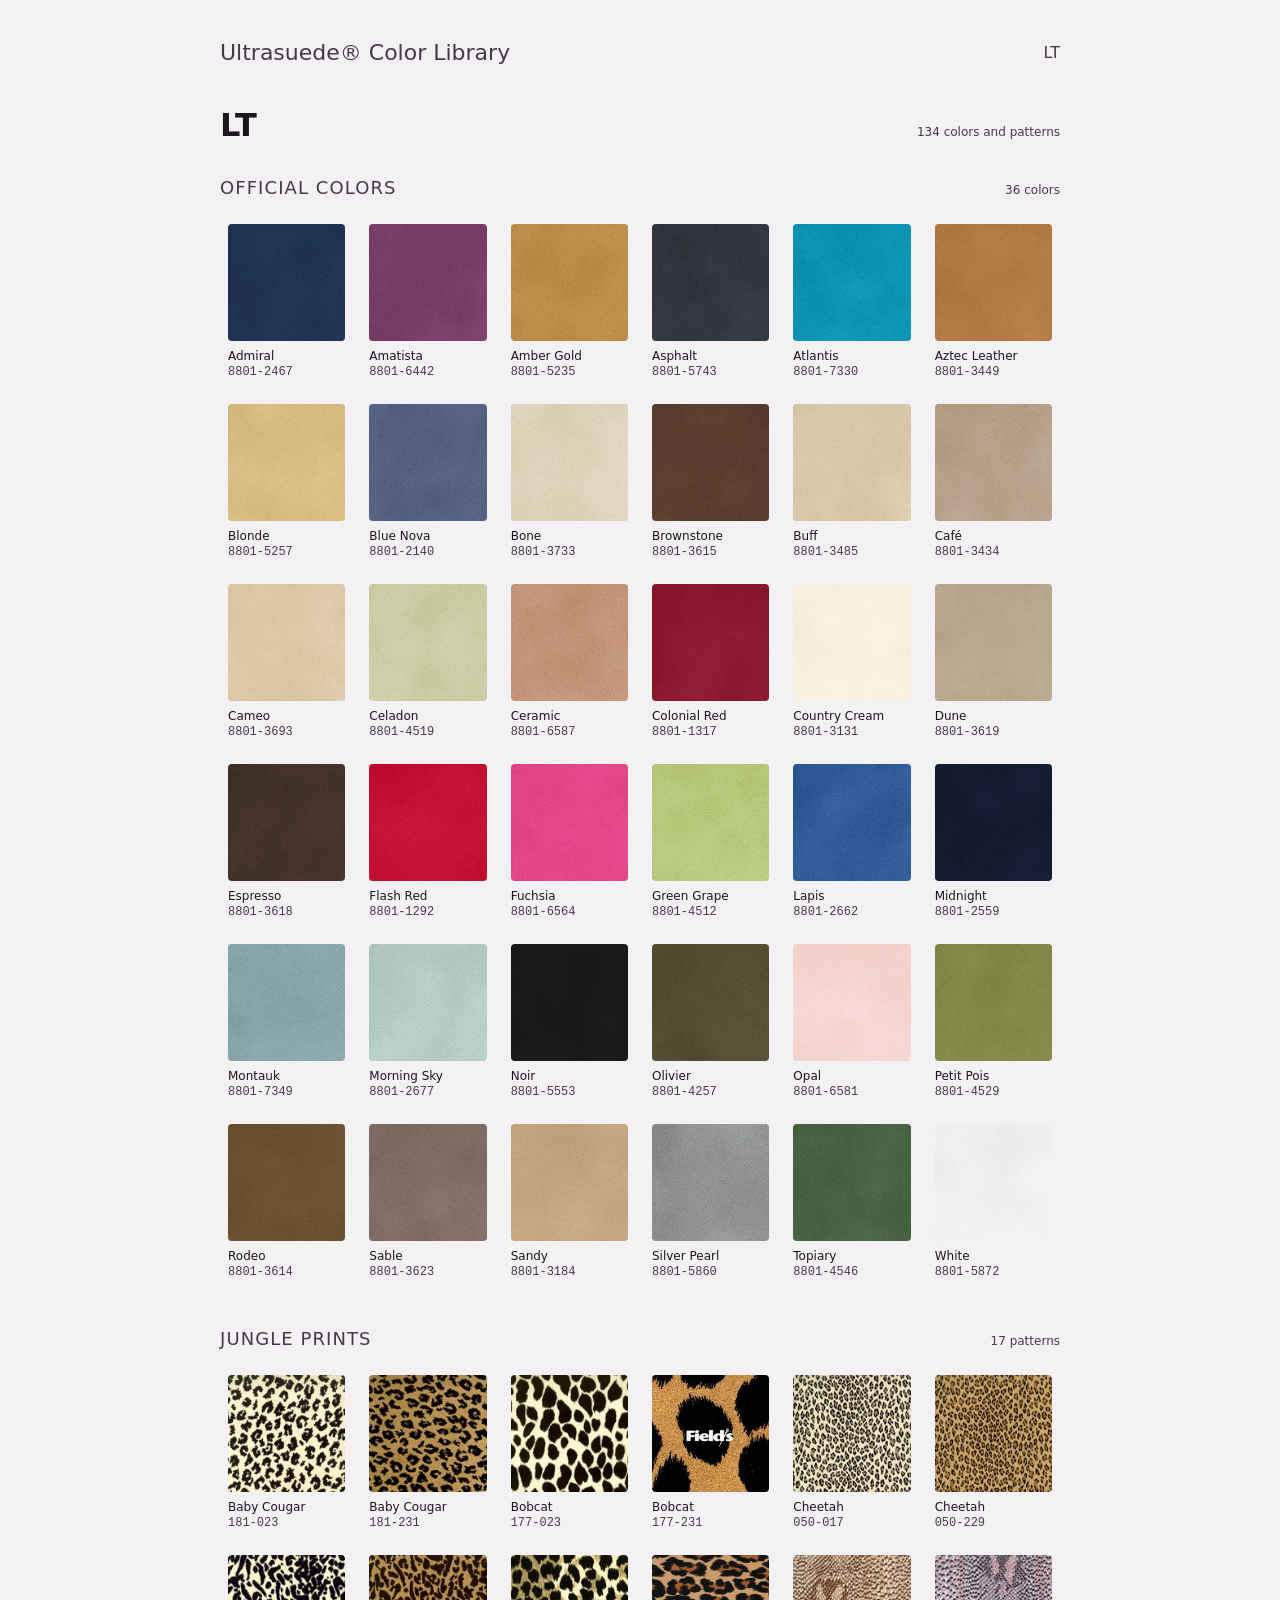
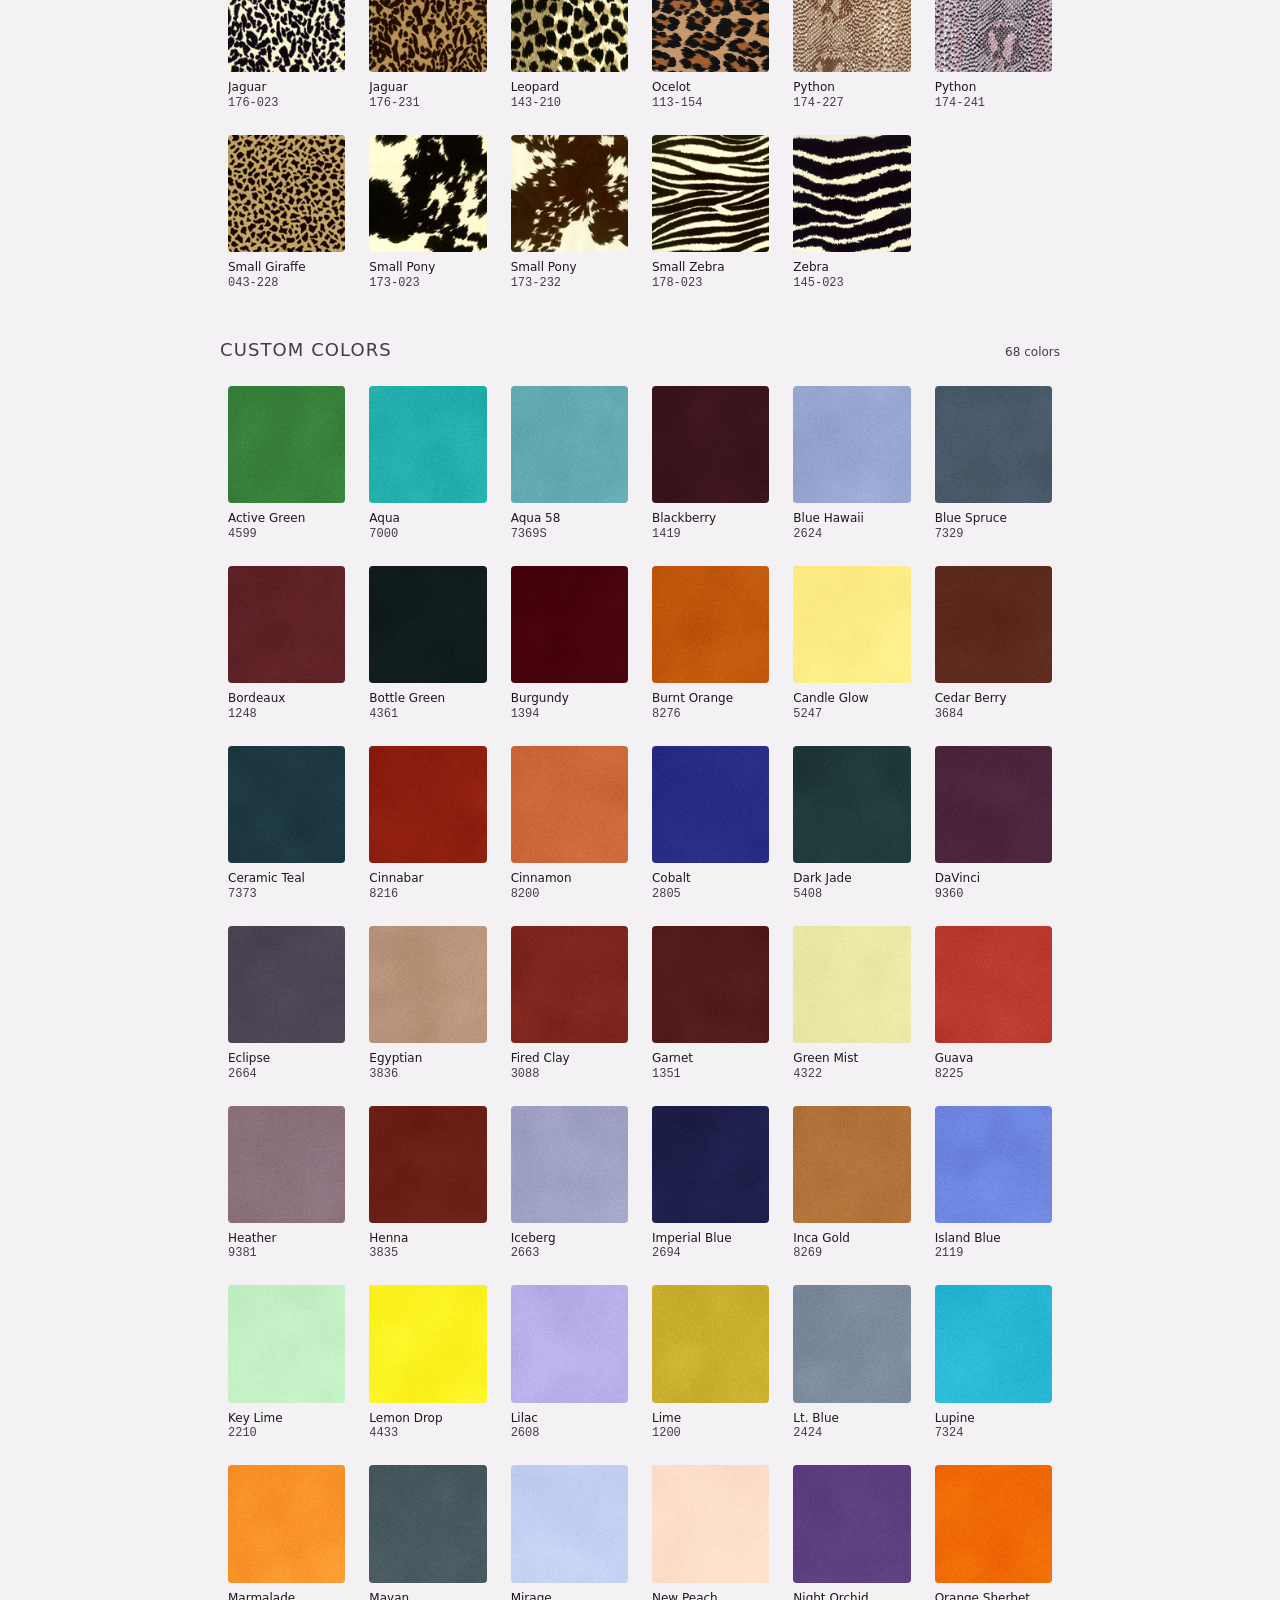
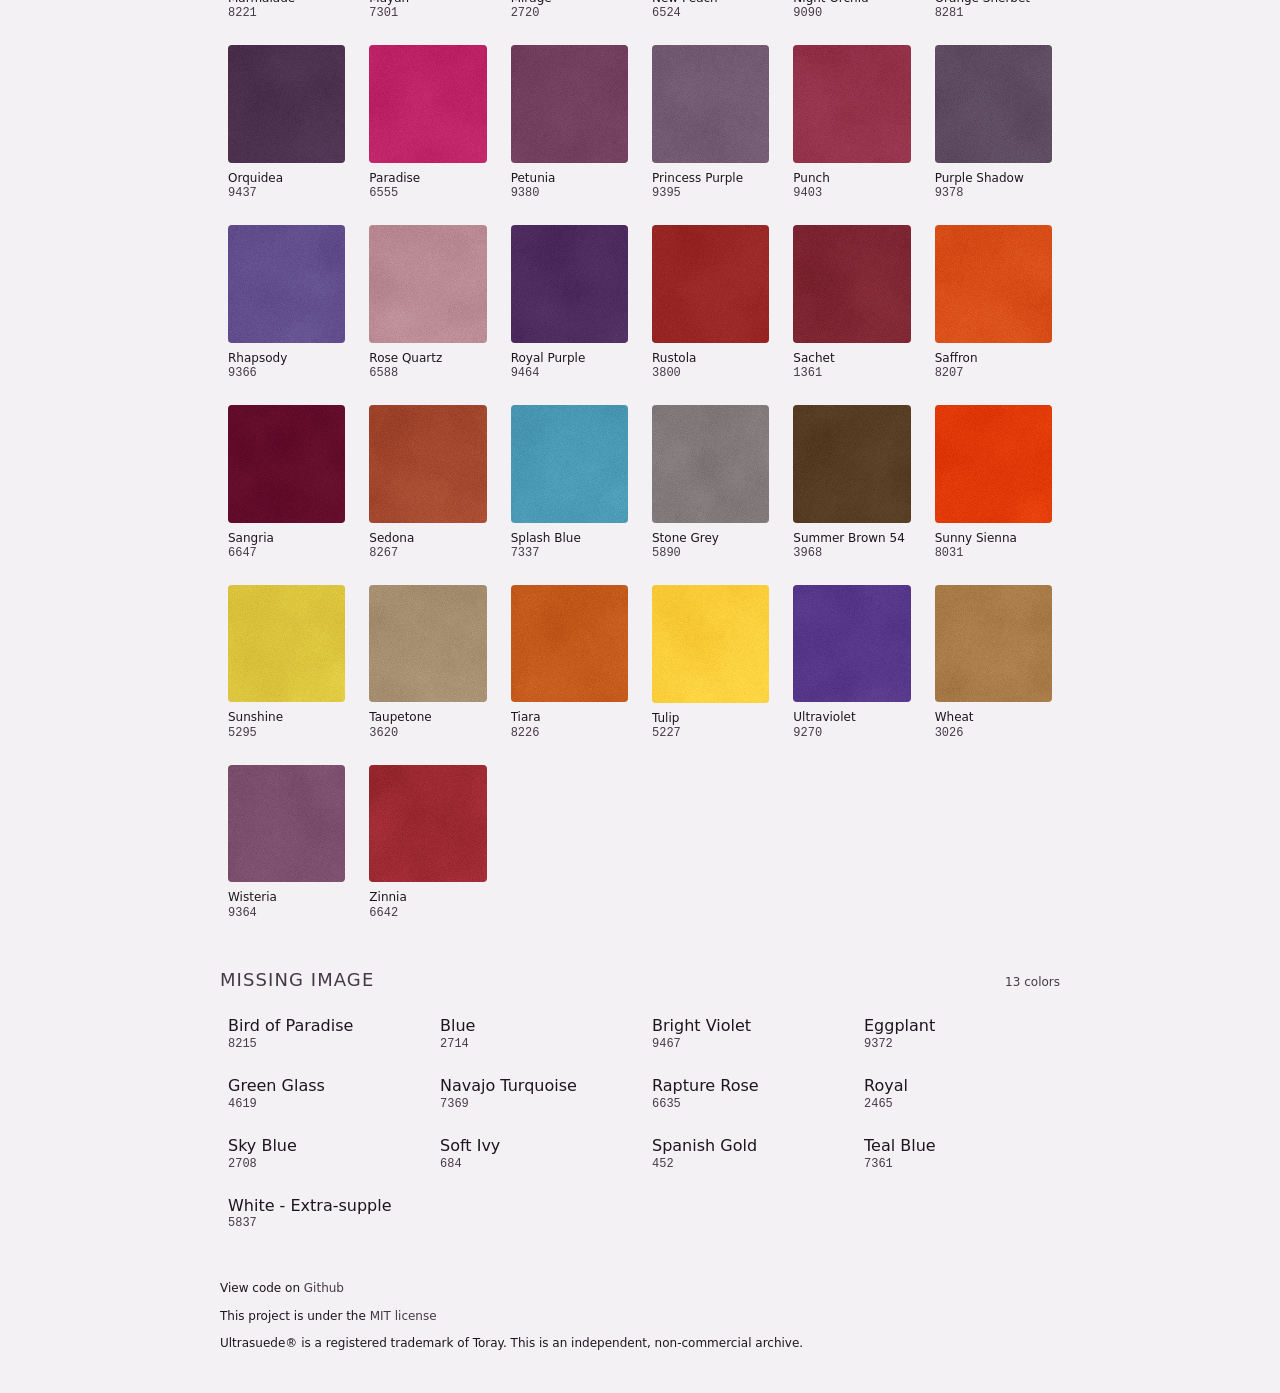
==== commit 8fd1f40a: "Add the MIT license, and say so in the footer The library's footer named the code's repository but n" ====
--- a/footbag/ultrasuede-color-library/index.html
+++ b/footbag/ultrasuede-color-library/index.html
@@ -67,6 +67,7 @@
 <footer class="flex flex-col gap-1">
     <p class="text-sm">View code on <a
         href="https://github.com/handbitesdog/ultrasuede-color-library">Github</a></p>
+    <p class="text-sm">This project is under the <a href="/LICENSE">MIT license</a></p>
     <p class="text-sm">Ultrasuede&reg; is a registered trademark of Toray. This is an
         independent, non-commercial archive.</p>
 </footer>
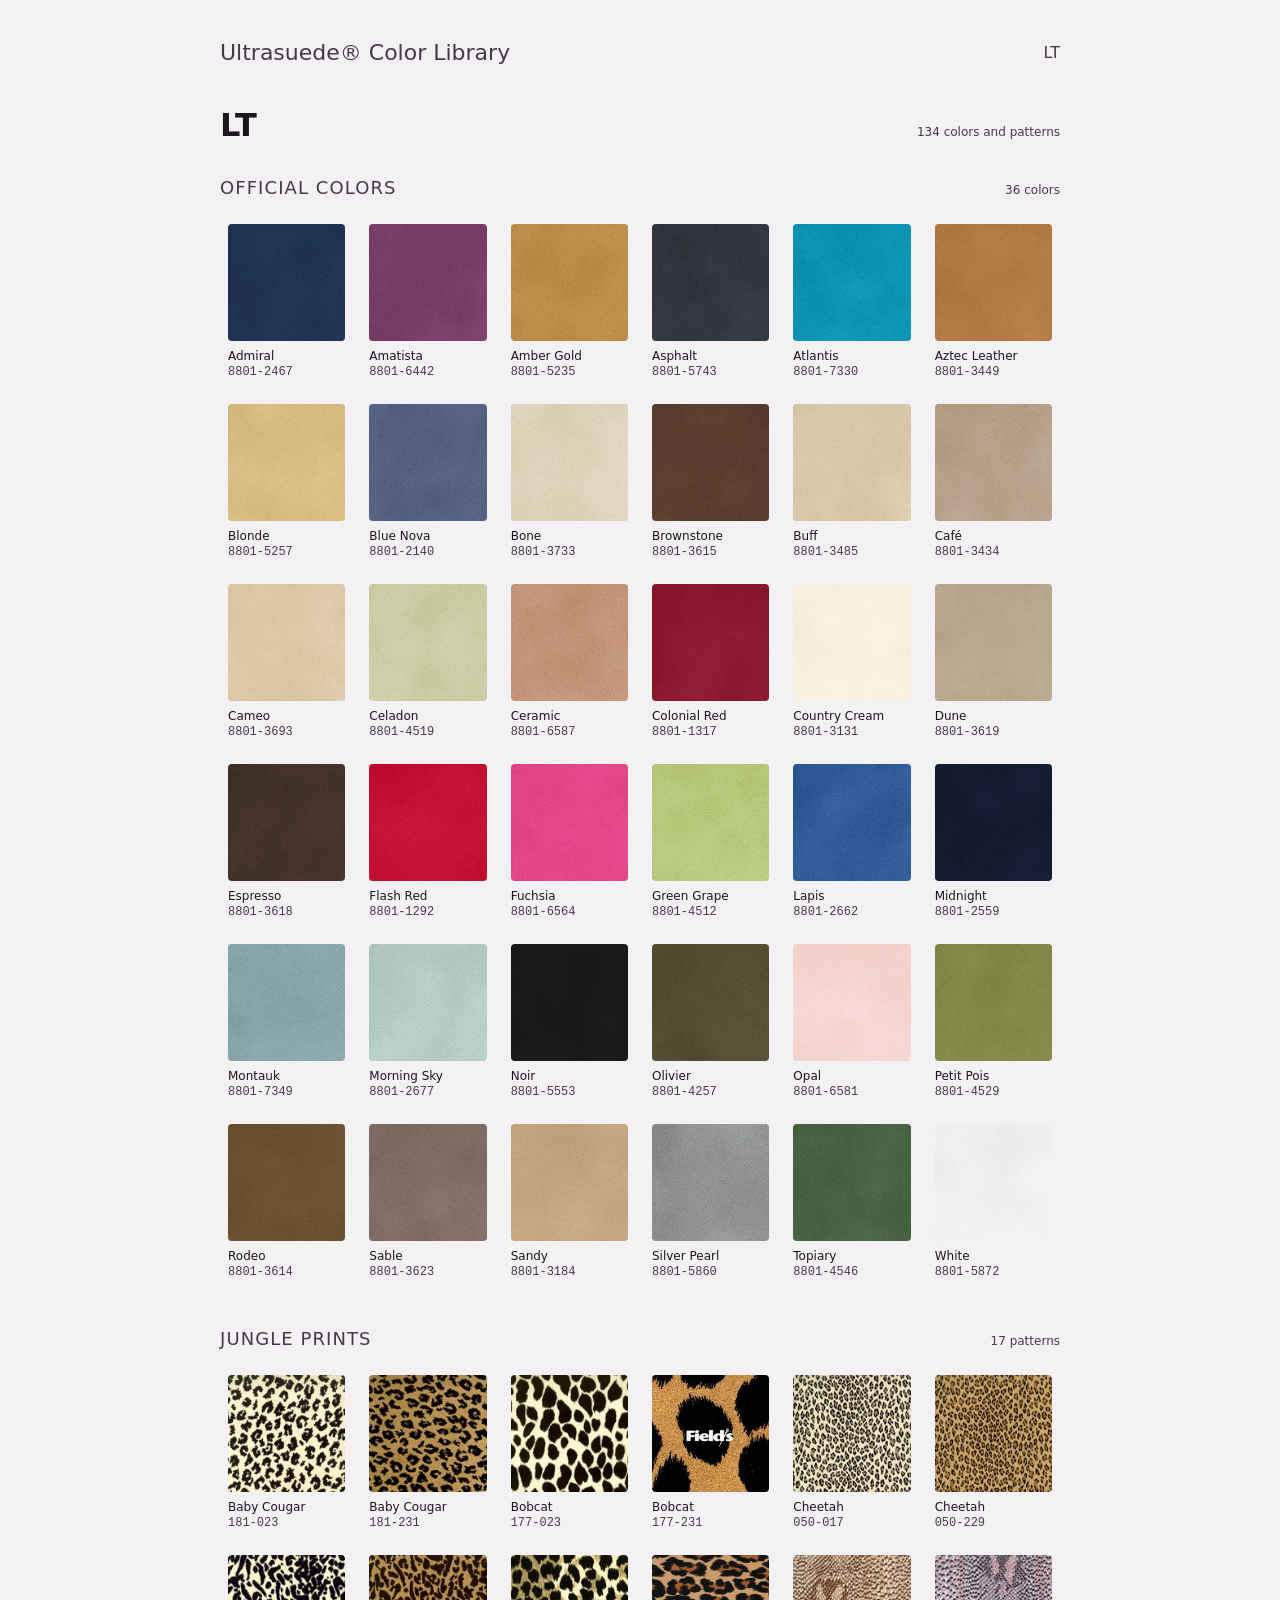
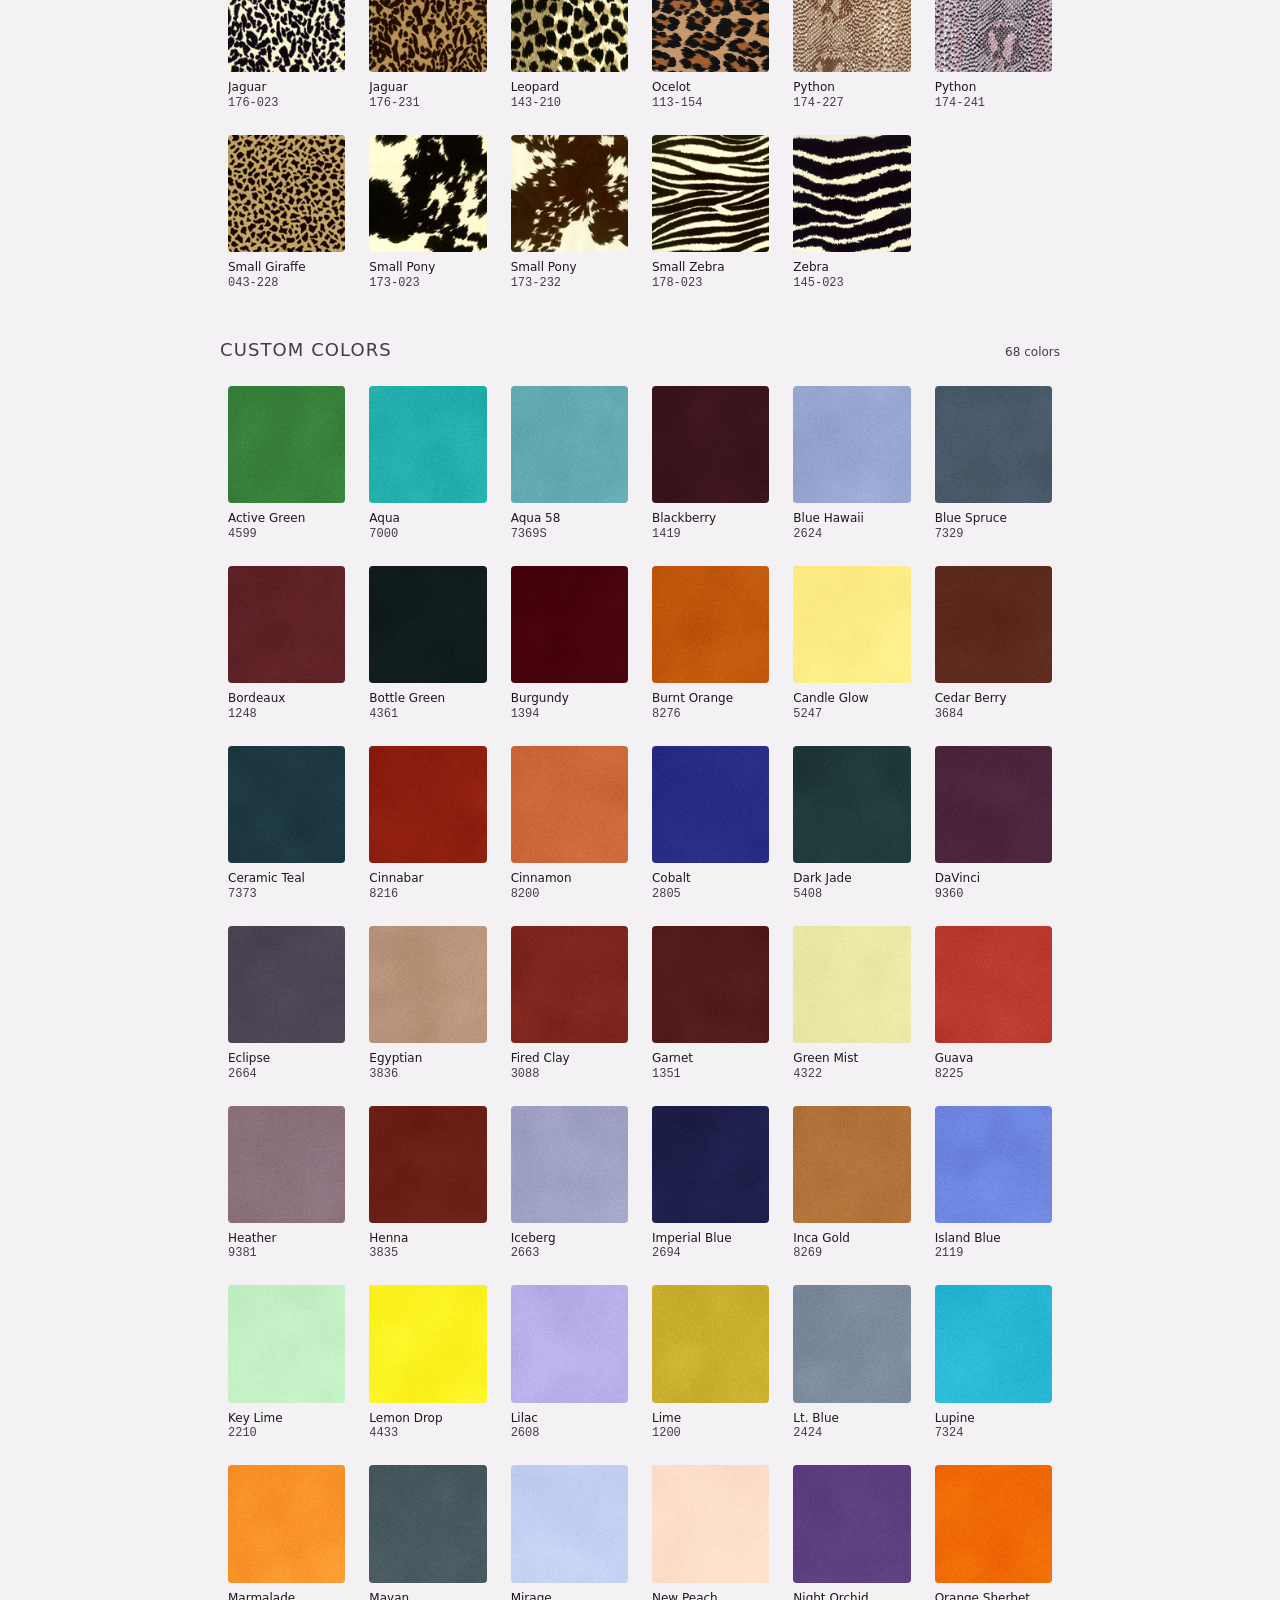
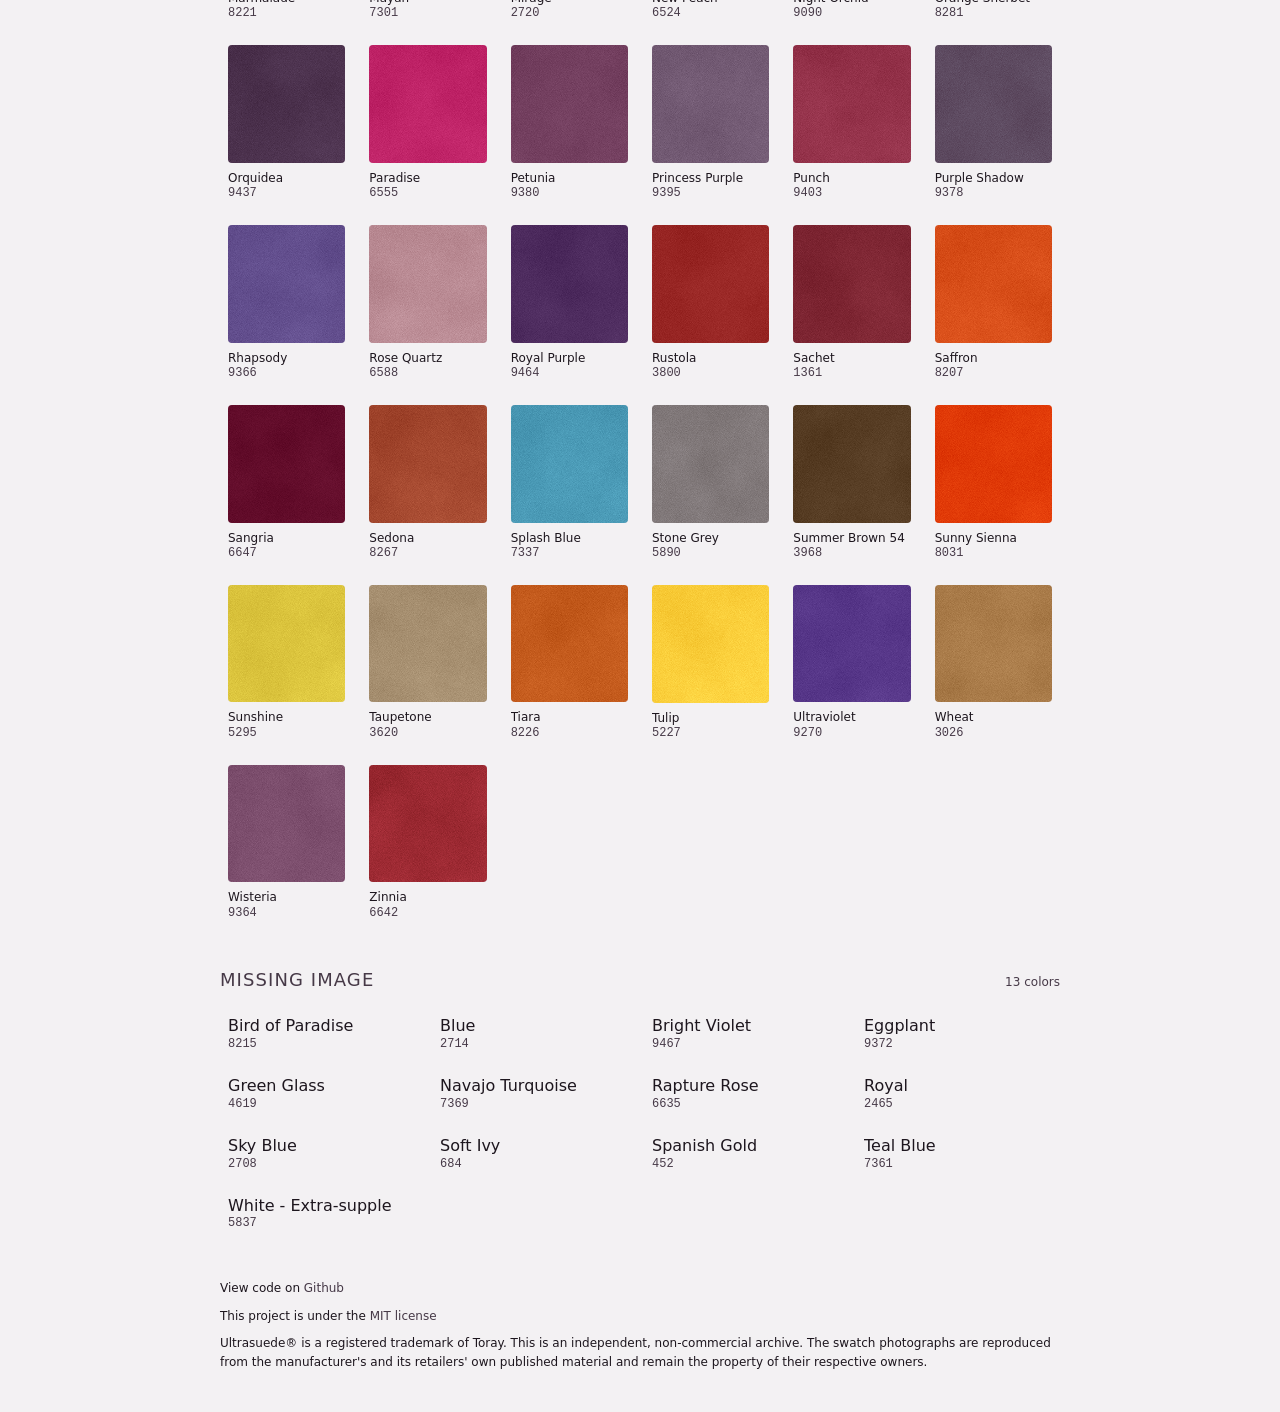
==== commit d223e7c5: "Disclaim ownership of the swatch photographs in the footer The footer said the archive was independe" ====
--- a/footbag/ultrasuede-color-library/index.html
+++ b/footbag/ultrasuede-color-library/index.html
@@ -69,7 +69,9 @@
         href="https://github.com/handbitesdog/ultrasuede-color-library">Github</a></p>
     <p class="text-sm">This project is under the <a href="/LICENSE">MIT license</a></p>
     <p class="text-sm">Ultrasuede&reg; is a registered trademark of Toray. This is an
-        independent, non-commercial archive.</p>
+        independent, non-commercial archive. The swatch photographs are reproduced
+        from the manufacturer's and its retailers' own published material and
+        remain the property of their respective owners.</p>
 </footer>
 
 <!--
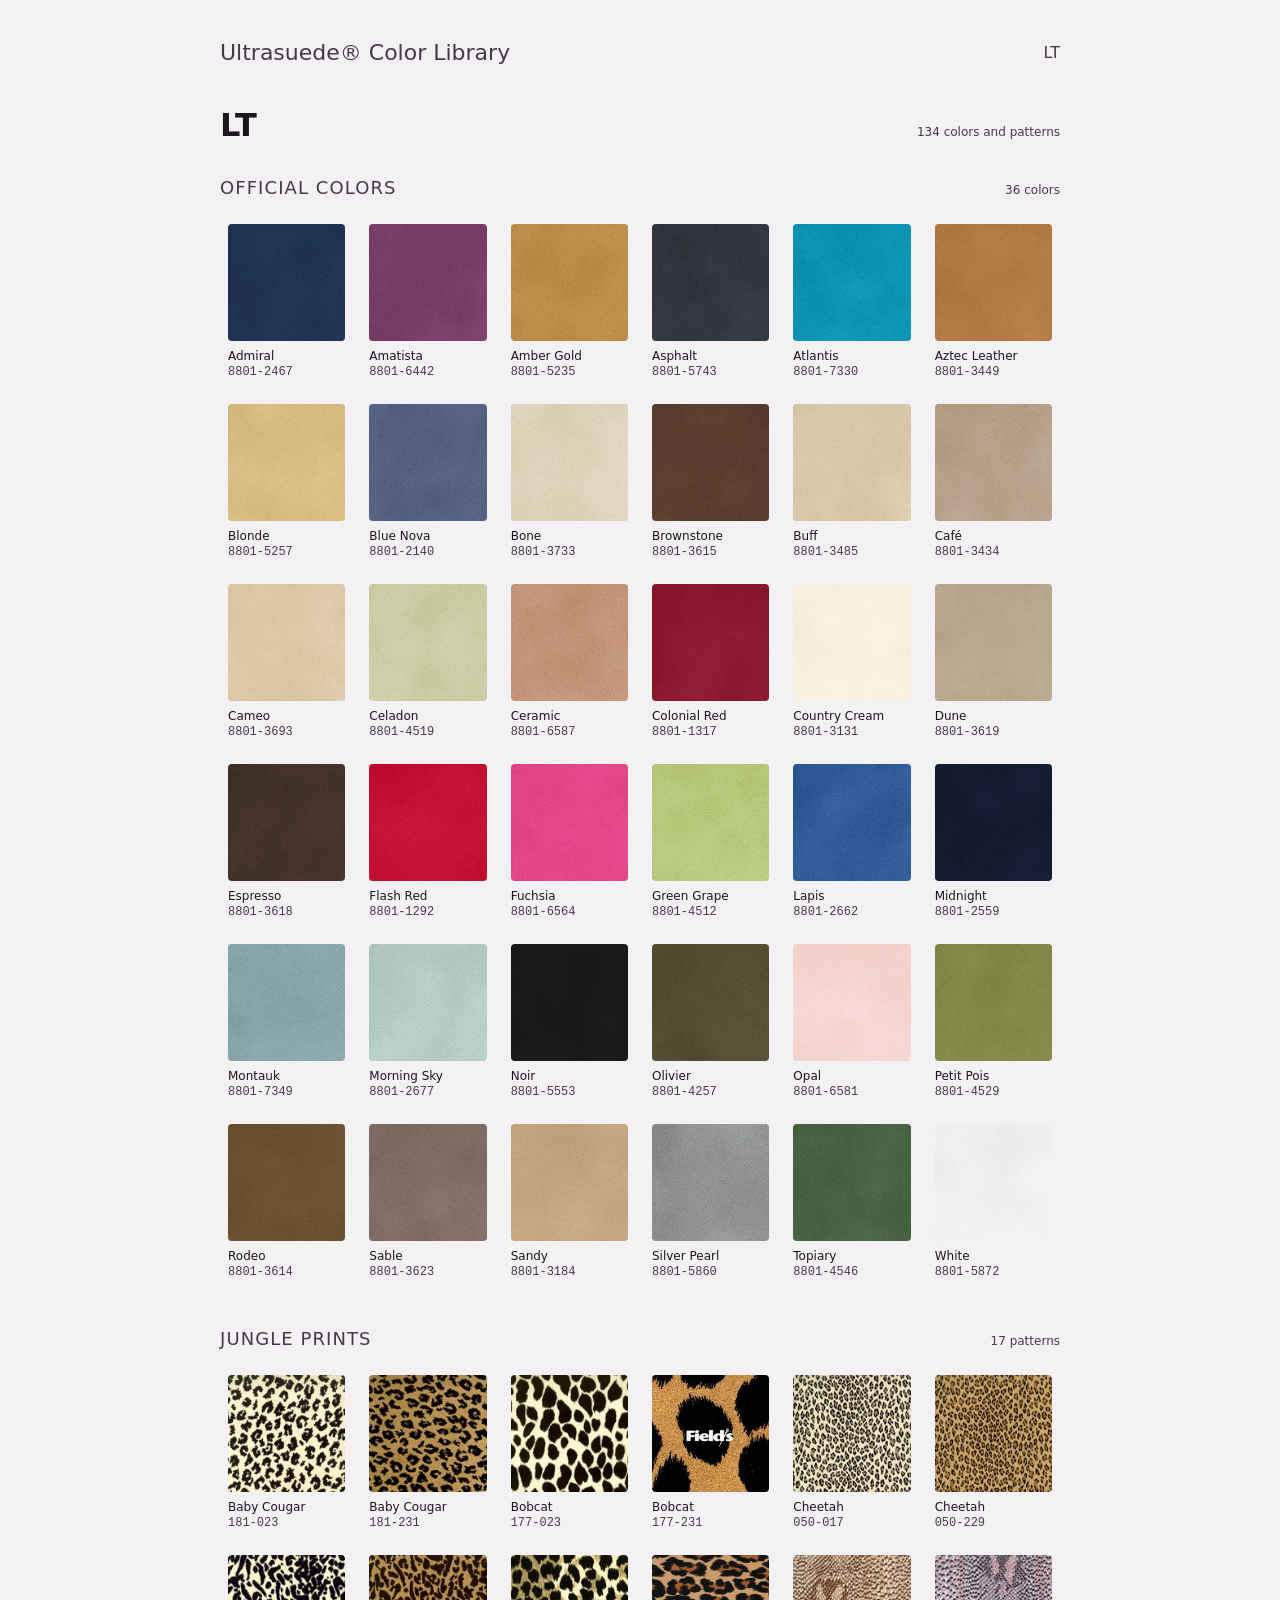
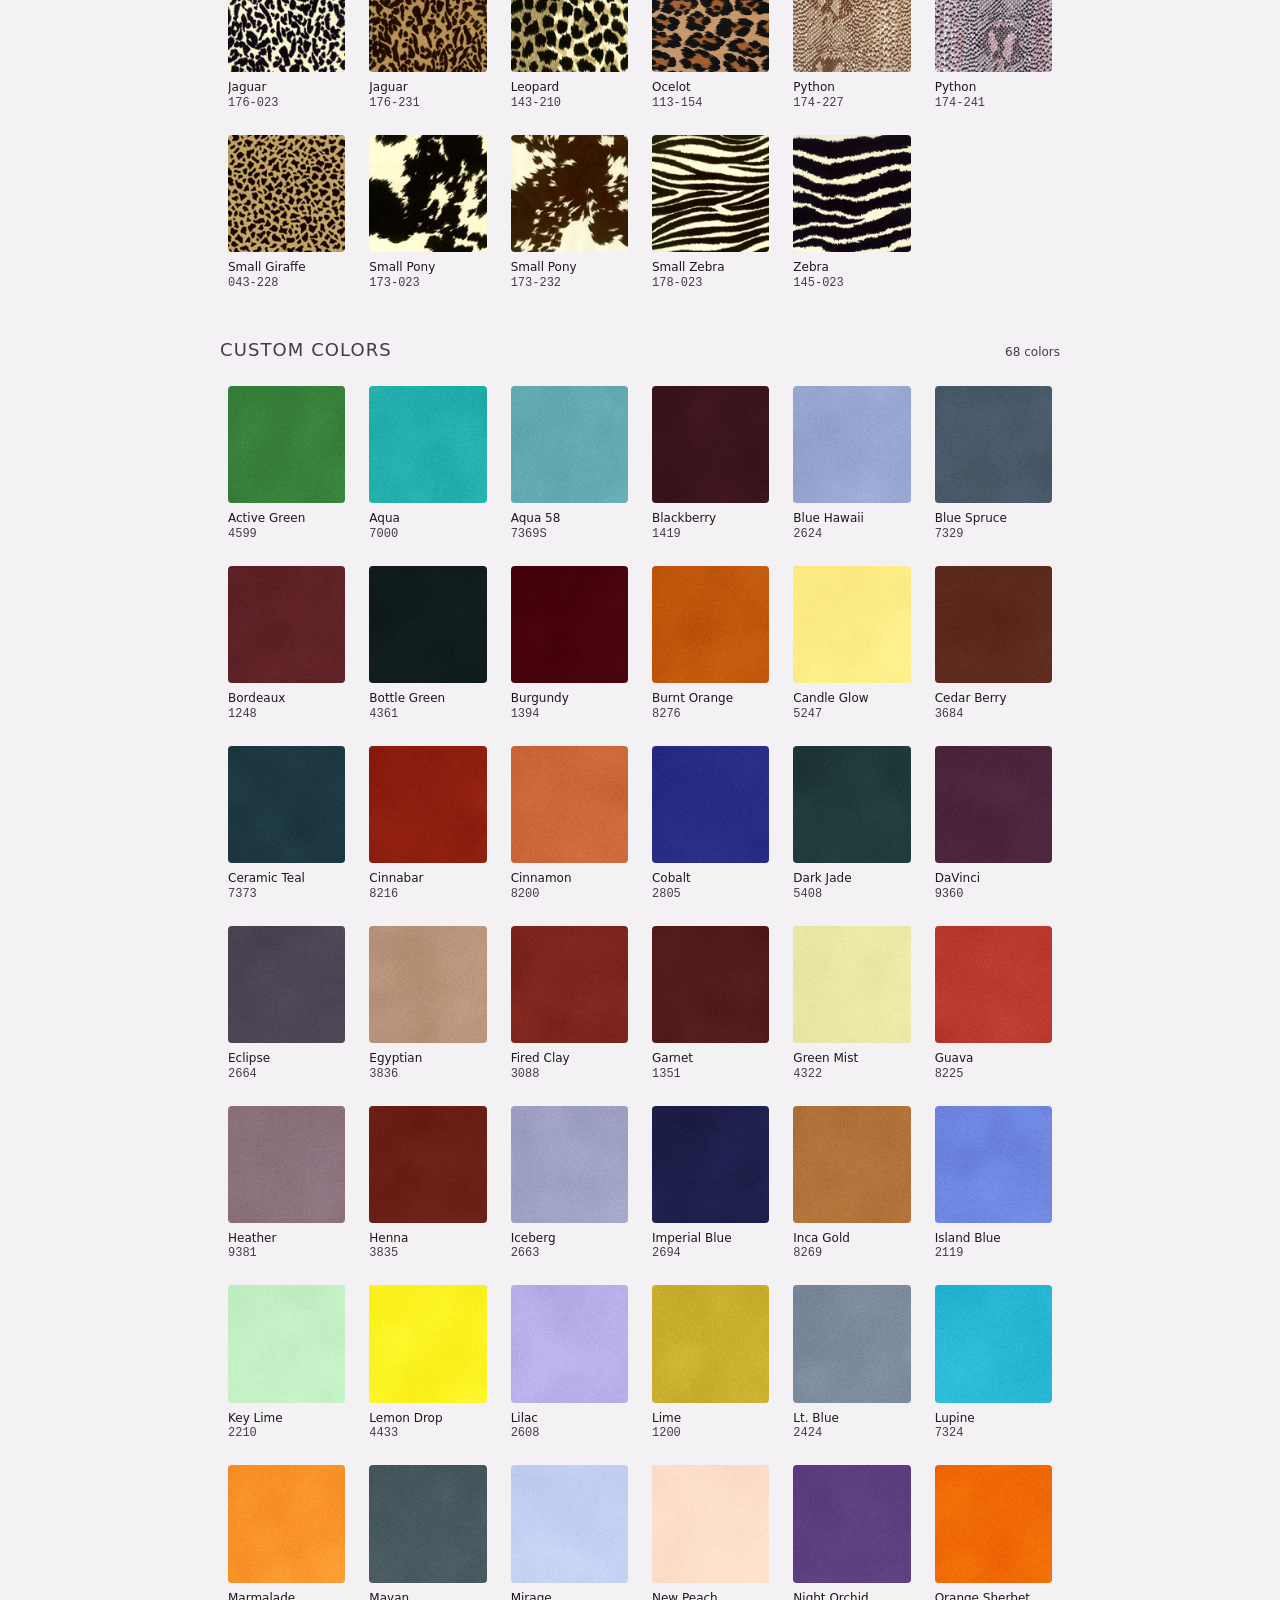
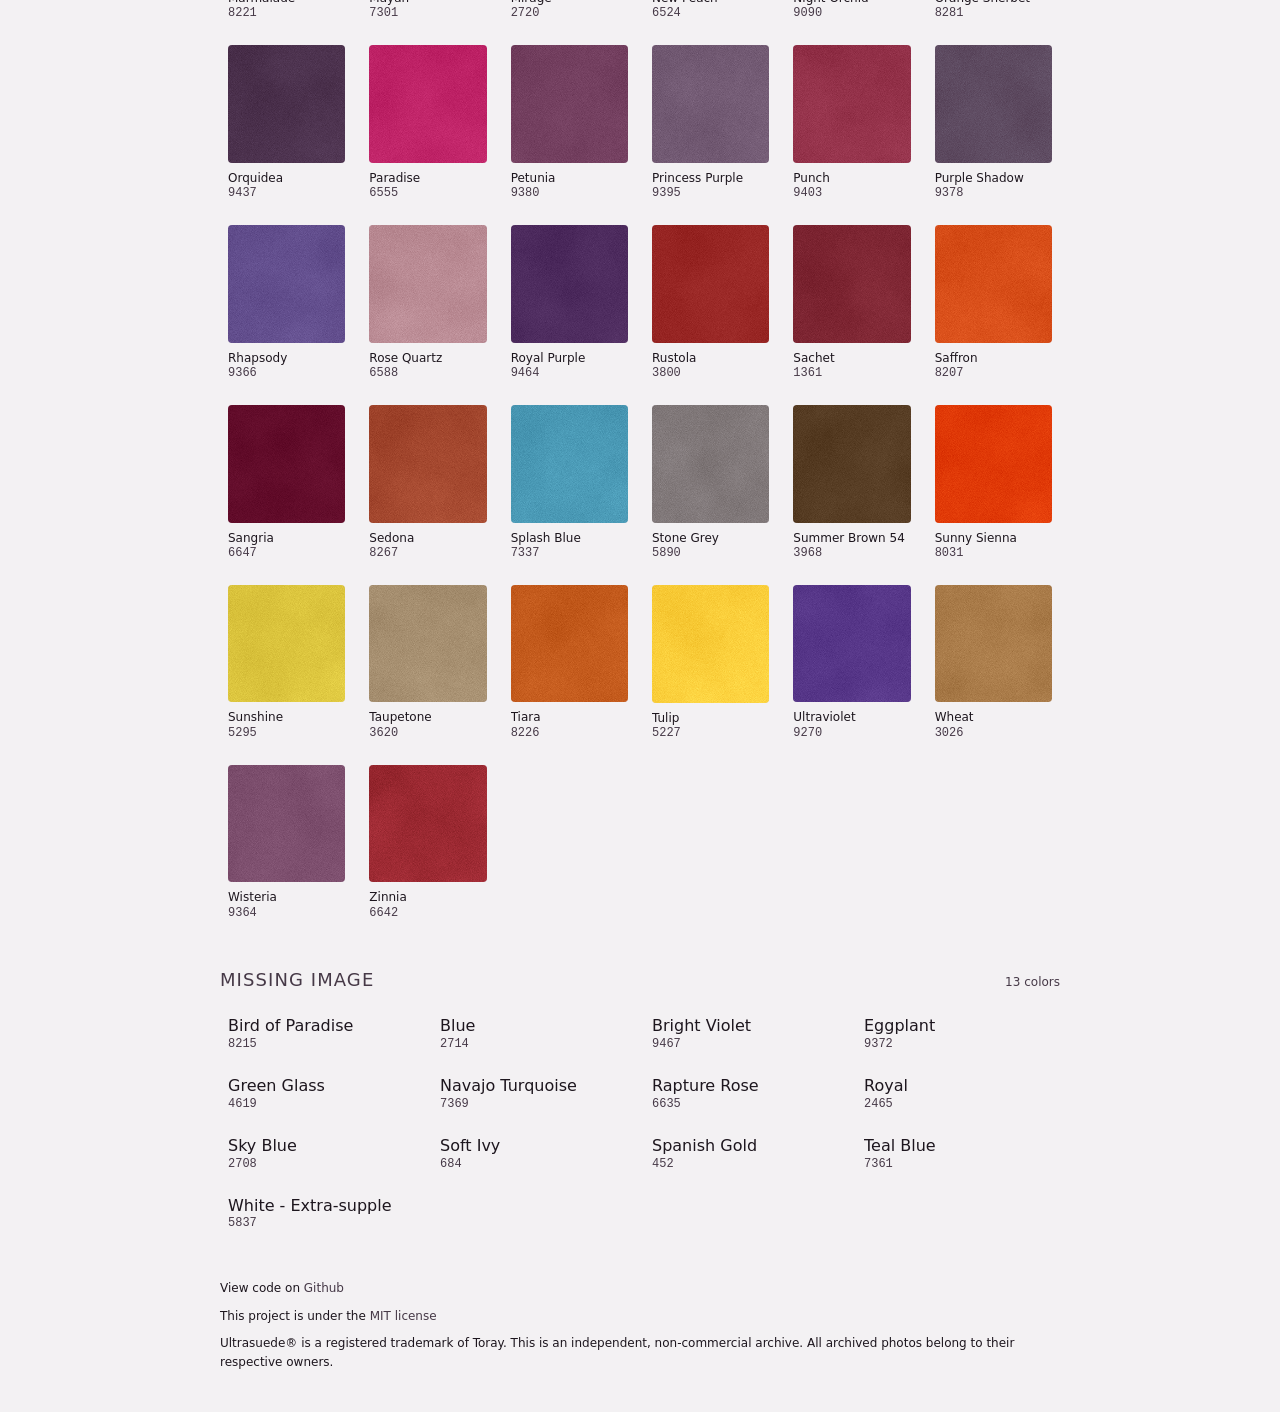
==== commit 830b3eec: "Point the licence link at GitHub, open the code link in a new tab The MIT link served the raw file, " ====
--- a/footbag/ultrasuede-color-library/index.html
+++ b/footbag/ultrasuede-color-library/index.html
@@ -65,13 +65,14 @@
 </main>
 
 <footer class="flex flex-col gap-1">
-    <p class="text-sm">View code on <a
+    <p class="text-sm">View code on <a target="_blank" rel="noopener"
         href="https://github.com/handbitesdog/ultrasuede-color-library">Github</a></p>
-    <p class="text-sm">This project is under the <a href="/LICENSE">MIT license</a></p>
+    <p class="text-sm">This project is under the <a
+        href="https://github.com/handbitesdog/handbitesdog.github.io/blob/main/LICENSE"
+        >MIT license</a></p>
     <p class="text-sm">Ultrasuede&reg; is a registered trademark of Toray. This is an
-        independent, non-commercial archive. The swatch photographs are reproduced
-        from the manufacturer's and its retailers' own published material and
-        remain the property of their respective owners.</p>
+        independent, non-commercial archive. All archived photos belong to their
+        respective owners.</p>
 </footer>
 
 <!--
